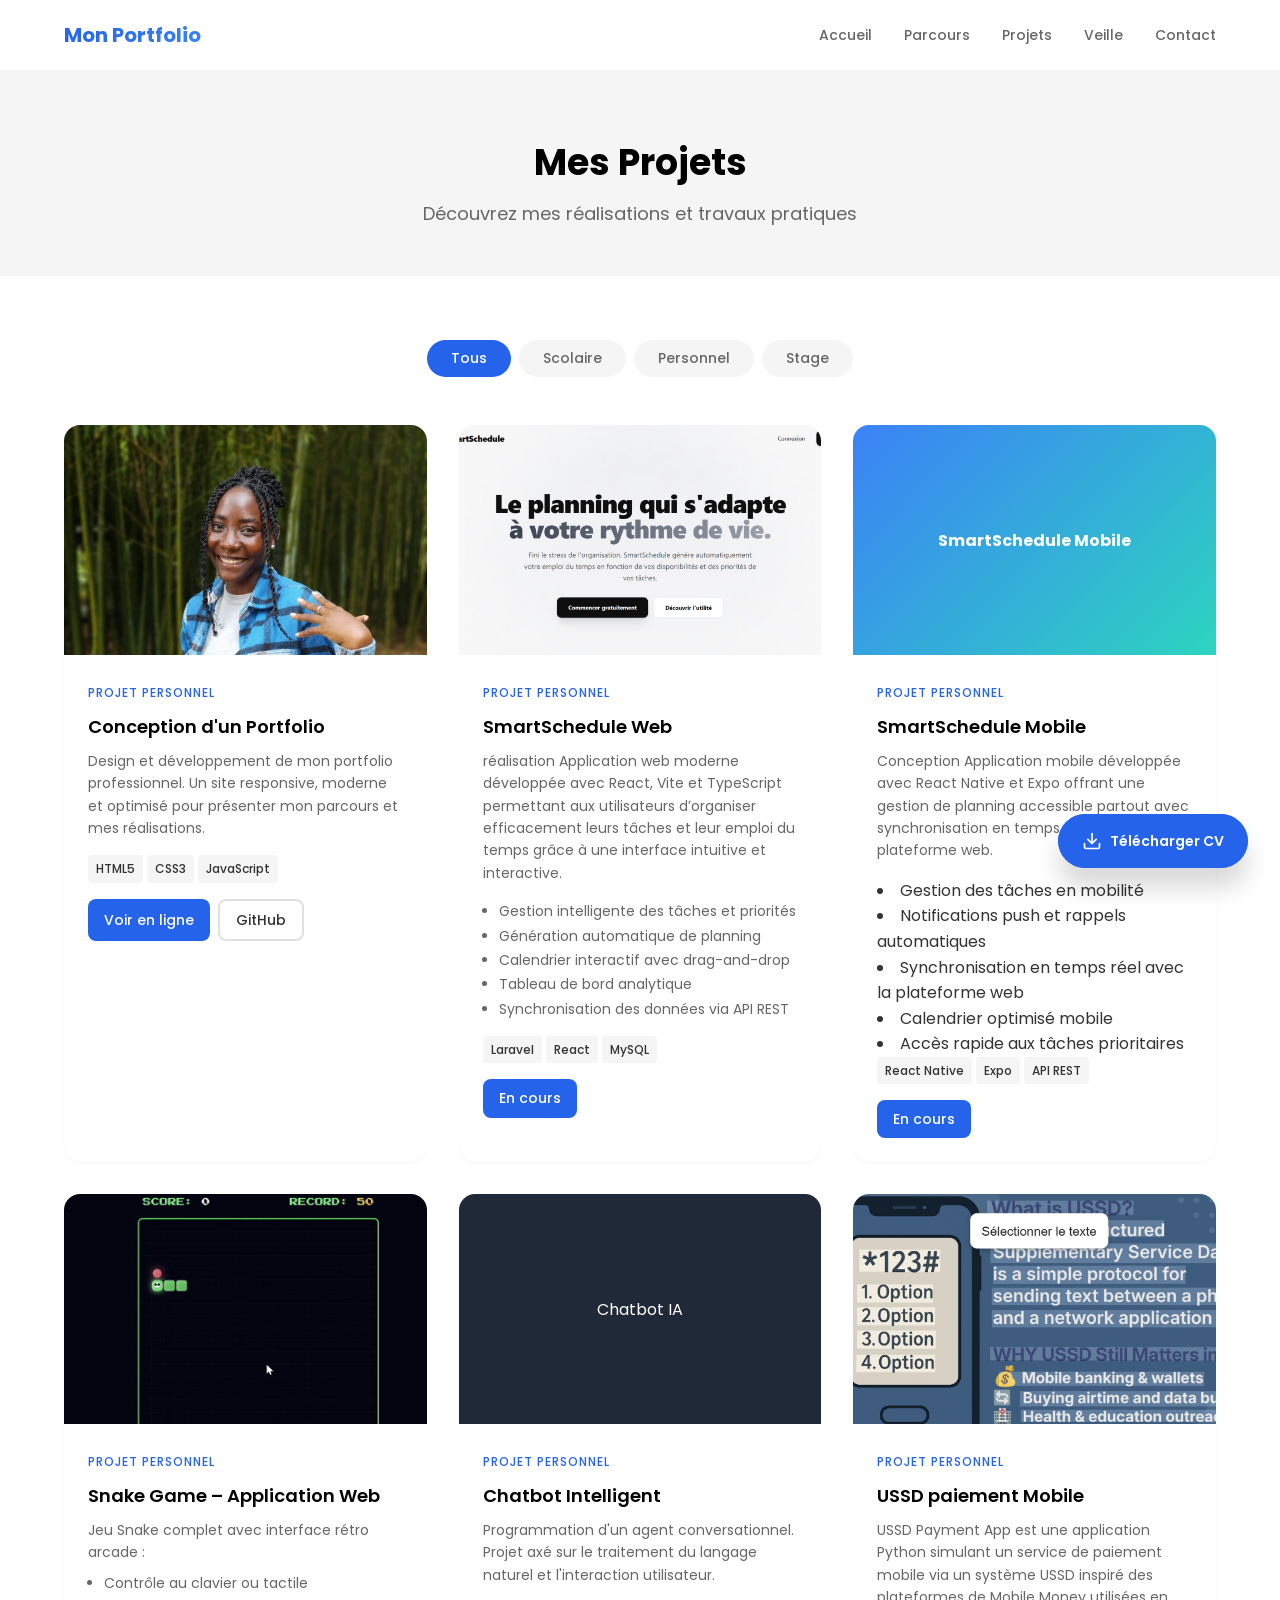
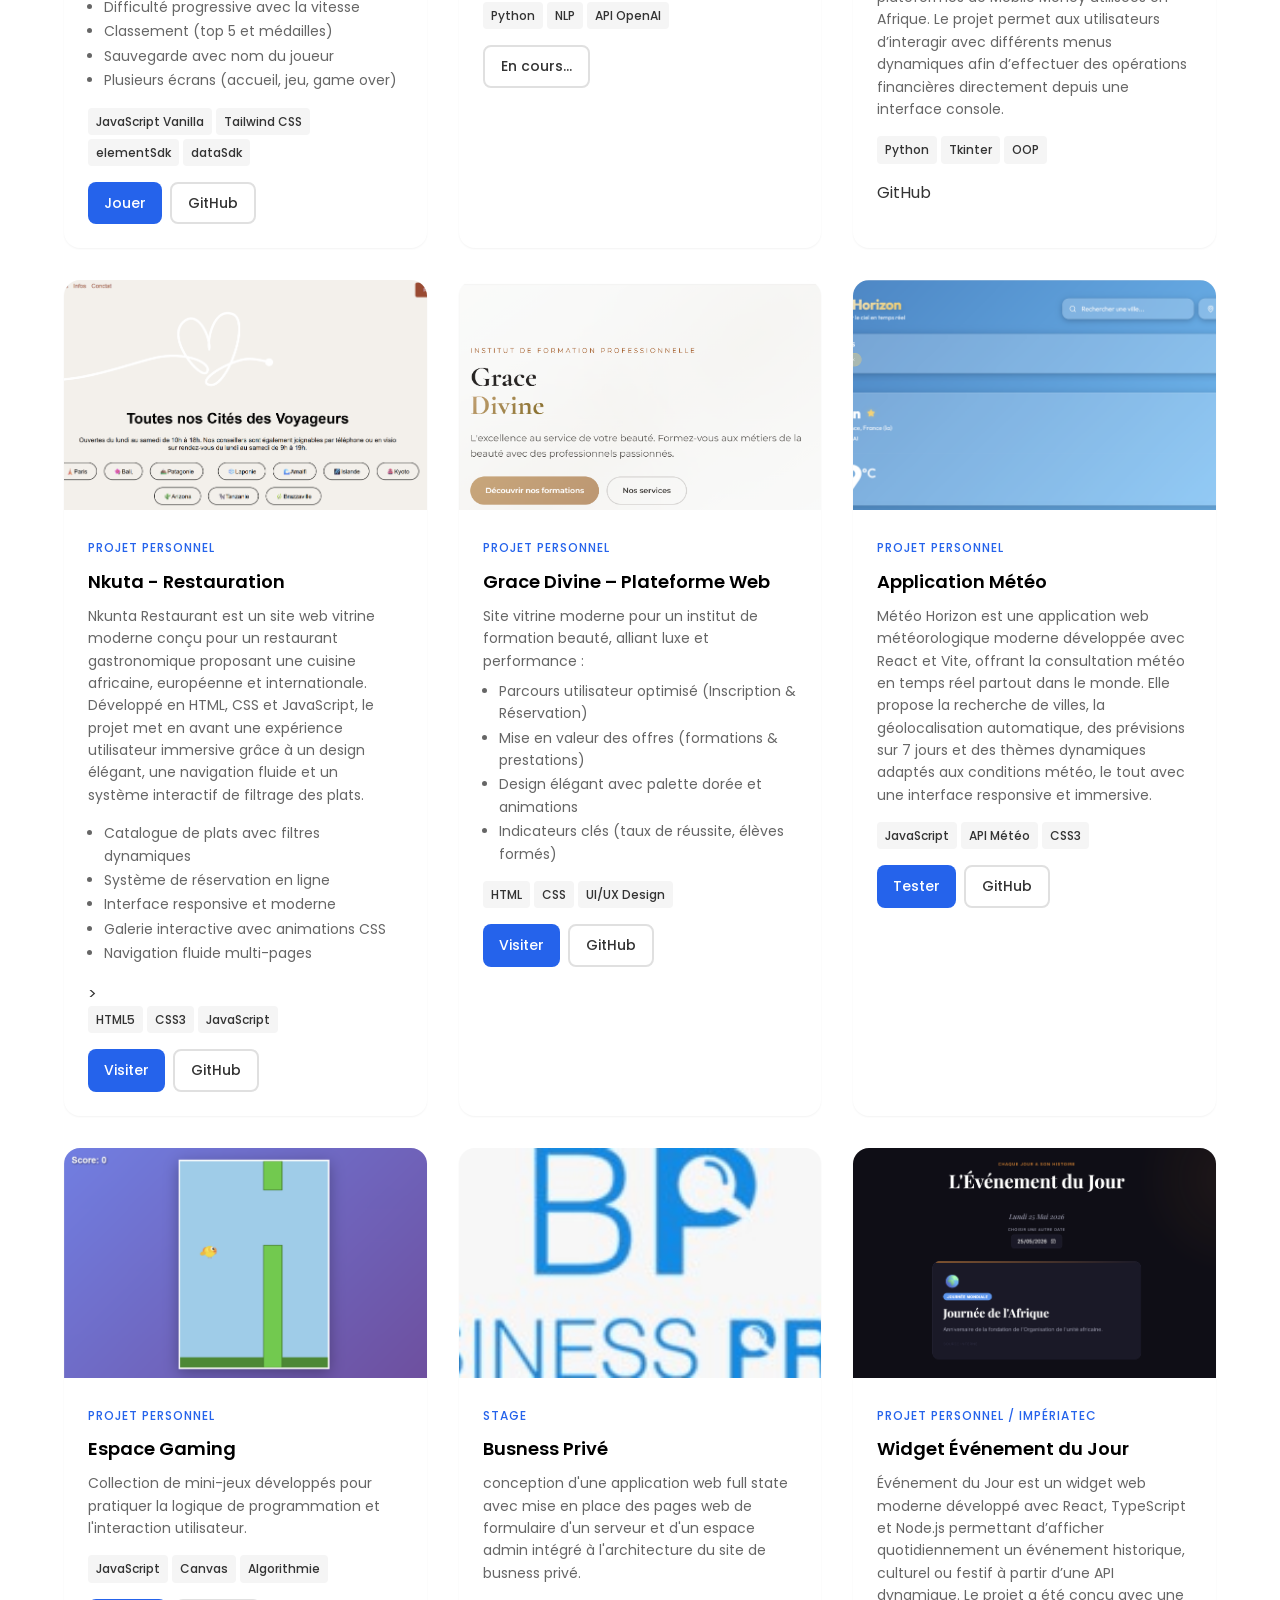
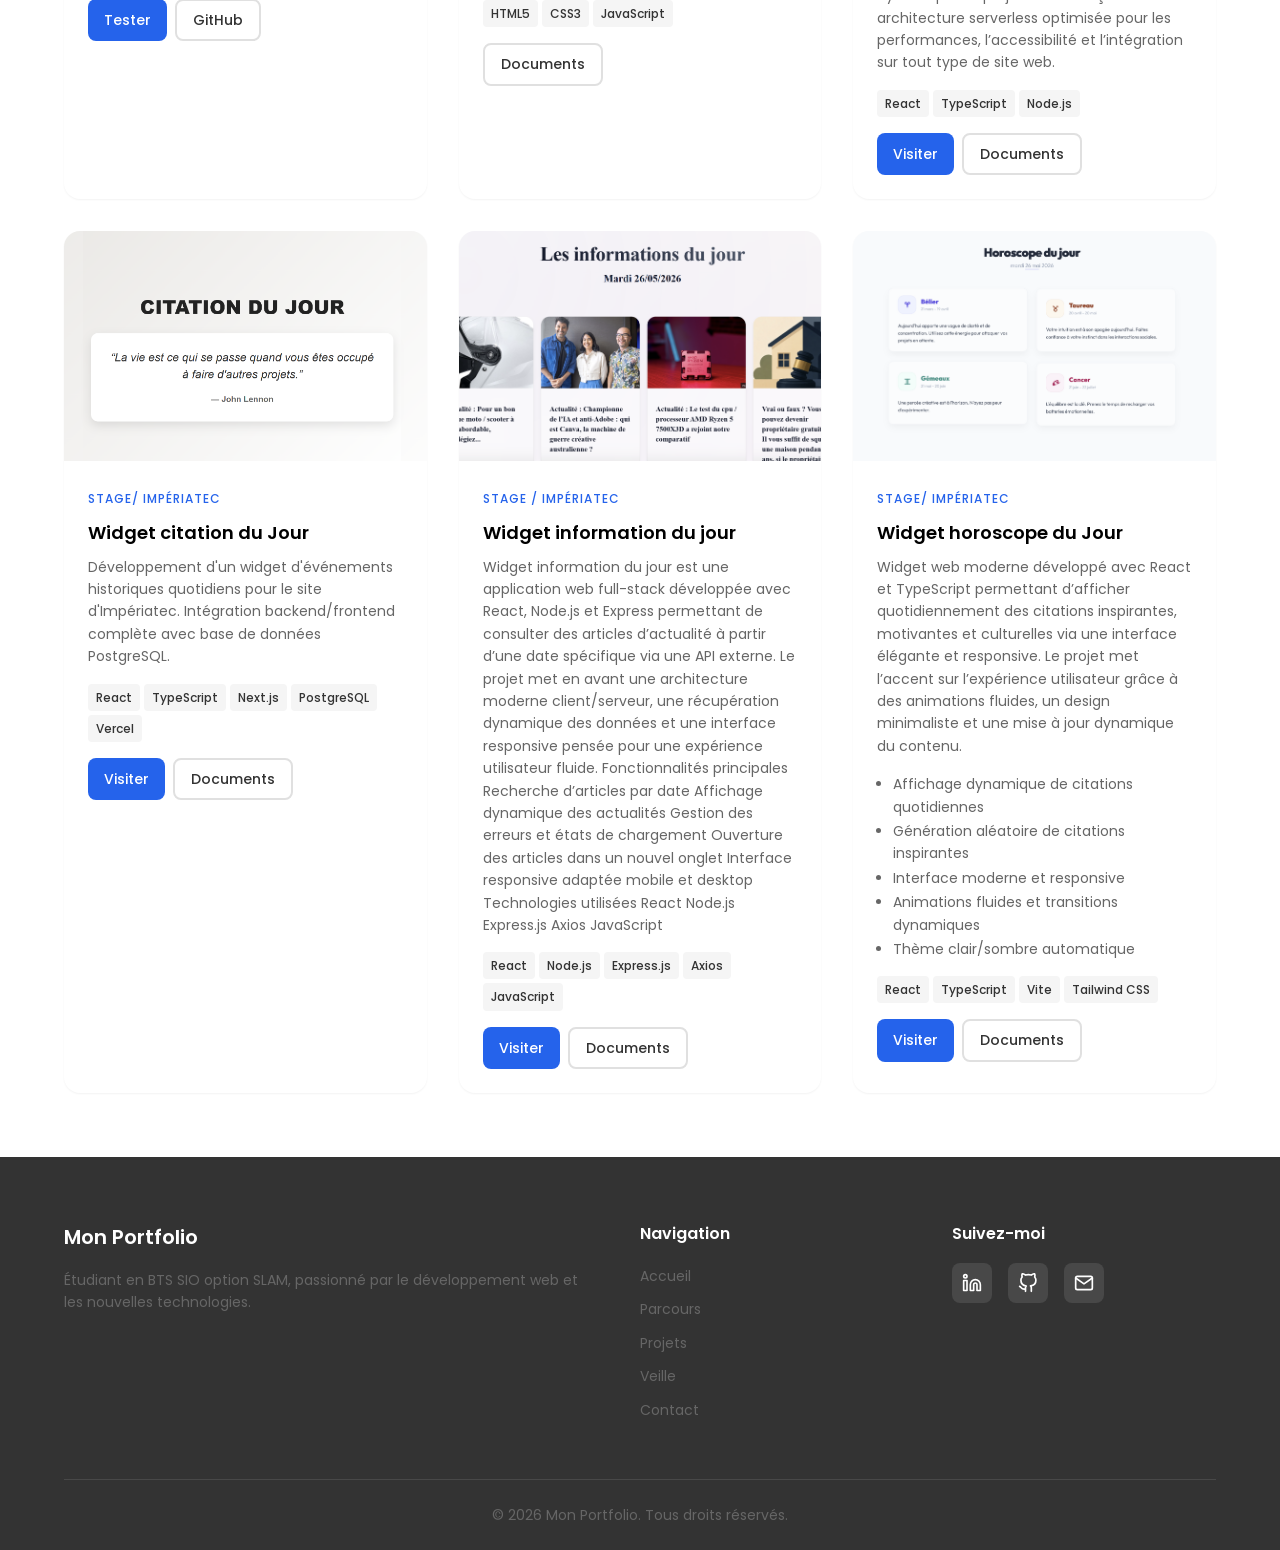
==== pages/projets.html @ 185d7c29 "Synchronisation finale" ====
<!DOCTYPE html>
<html lang="fr">

<head>
    <!-- ===== META TAGS ===== -->
    <meta charset="UTF-8">
    <meta name="viewport" content="width=device-width, initial-scale=1.0">
    <meta name="description" content="Mes projets informatiques - Portfolio BTS Informatique">
    <meta name="author" content="Votre Nom">

    <!-- ===== TITRE DE LA PAGE ===== -->
    <title>Mes Projets | Portfolio BTS Informatique</title>

    <!-- ===== GOOGLE FONTS ===== -->
    <link rel="preconnect" href="https://fonts.googleapis.com">
    <link rel="preconnect" href="https://fonts.gstatic.com" crossorigin>
    <link href="https://fonts.googleapis.com/css2?family=Poppins:wght@300;400;500;600;700&display=swap"
        rel="stylesheet">

    <!-- ===== FEUILLE DE STYLE ===== -->
    <link rel="stylesheet" href="../css/style.css">
</head>

<body>
    <!-- ========================================
         NAVIGATION
    ========================================= -->
    <nav class="navbar" id="navbar">
        <div class="nav-container">
            <a href="../index.html" class="nav-logo">
                <span class="logo-text">Mon Portfolio</span>
            </a>

            <ul class="nav-menu" id="nav-menu">
                <li class="nav-item">
                    <a href="../index.html" class="nav-link">Accueil</a>
                </li>
                <li class="nav-item">
                    <a href="parcours.html" class="nav-link">Parcours</a>
                </li>
                <li class="nav-item">
                    <a href="projets.html" class="nav-link active">Projets</a>
                </li>
                <li class="nav-item">
                    <a href="veille.html" class="nav-link">Veille</a>
                </li>
                <li class="nav-item">
                    <a href="contact.html" class="nav-link">Contact</a>
                </li>
            </ul>

            <button class="nav-toggle" id="nav-toggle" aria-label="Menu">
                <span class="hamburger"></span>
            </button>
        </div>
    </nav>

    <!-- ========================================
         EN-TÊTE DE PAGE
    ========================================= -->
    <header class="page-header">
        <div class="container">
            <h1 class="page-title">Mes Projets</h1>
            <p class="page-subtitle">Découvrez mes réalisations et travaux pratiques</p>
        </div>
    </header>

    <!-- ========================================
         SECTION PROJETS
    ========================================= -->
    <section id="projets" class="section projets">
        <div class="container">
            <!-- Filtres des projets -->
            <div class="projects-filter">
                <button class="filter-btn active" data-filter="all">Tous</button>
                <button class="filter-btn" data-filter="scolaire">Scolaire</button>
                <button class="filter-btn" data-filter="personnel">Personnel</button>
                <button class="filter-btn" data-filter="stage">Stage</button>
            </div>
            <div class="projects-grid">
                <!-- Projet 1 - Portfolio -->
                <article class="project-card" data-category="scolaire" data-animate>
                    <div class="project-image">
                        <img src="../photo/WhatsApp Image 2026-05-04 at 11.35.02.jpeg" alt="Portfolio"
                            onerror="this.style.display='none'; this.nextElementSibling.style.display='flex';">
                        <div class="project-placeholder">
                            <span>Portfolio</span>
                        </div>
                        <div class="project-overlay">
                            <a href="https://fransiay.github.io/mon-portfolio-v2/" class="project-link">Voir le site</a>
                        </div>
                    </div>
                    <div class="project-content">
                        <span class="project-category">Projet Personnel</span>
                        <h3 class="project-title">Conception d'un Portfolio</h3>
                        <p class="project-description">
                            Design et développement de mon portfolio professionnel. Un site responsive, moderne et
                            optimisé
                            pour présenter mon
                            parcours et mes réalisations.
                        </p>
                        <div class="project-tech">
                            <span class="tech-tag">HTML5</span>
                            <span class="tech-tag">CSS3</span>
                            <span class="tech-tag">JavaScript</span>
                        </div>
                        <div class="project-buttons">
                            <a href="https://fransiay.github.io/mon-portfolio-v2/"
                                class="btn btn-small btn-primary">Voir en ligne</a>
                            <a href="https://github.com/fransiay/Portfolio"
                                class="btn btn-small btn-secondary">GitHub</a>
                        </div>
                    </div>
                </article>

                <!-- Projet 2 - SmartSchedule Web -->
                <article class="project-card" data-category="personnel" data-animate>
                    <div class="project-image">

                            <img src="../photo/smart.jpeg" alt="SmartSchedule">

                        <div class="project-overlay">
                            <a href="https://neo-solution.fr/" class="project-link">Visiter le site</a>
                        </div>
                    </div>
                    <div class="project-content">
                        <span class="project-category">Projet Personnel</span>
                        <h3 class="project-title">SmartSchedule Web</h3>
                        <p class="project-description">
                            réalisation Application web moderne développée avec React, Vite et TypeScript permettant aux
                            utilisateurs d’organiser efficacement leurs tâches et leur emploi du temps grâce à une
                            interface intuitive et interactive.

                        <ul class="project-features">
                            <li>Gestion intelligente des tâches et priorités</li>
                            <li>Génération automatique de planning</li>
                            <li>Calendrier interactif avec drag-and-drop</li>
                            <li>Tableau de bord analytique</li>
                            <li>Synchronisation des données via API REST</li>
                        </ul>
                        </p>
                        <div class="project-tech">
                            <span class="tech-tag">Laravel</span>
                            <span class="tech-tag">React</span>
                            <span class="tech-tag">MySQL</span>

                        </div>
                        <div class="project-buttons">
                            <a href="#" class="btn btn-small btn-primary">En cours</a>
                        </div>
                    </div>
                </article>
                <!-- Projet 3 - SmartSchedule Mobile -->
                <article class="project-card" data-category="personnel" data-animate>
                    <div class="project-image">
                        <div class="project-placeholder" style="background: linear-gradient(135deg, #3b82f6, #2dd4bf);">
                            <span style="color: white; font-weight: bold;">SmartSchedule Mobile</span>
                        </div>
                        <div class="project-overlay">
                            <a href="#" class="project-link">Bientôt disponible</a>
                        </div>
                    </div>
                    <div class="project-content">
                        <span class="project-category">Projet Personnel</span>
                        <h3 class="project-title">SmartSchedule Mobile</h3>
                        <p class="project-description">
                            Conception Application mobile développée avec React Native et Expo offrant une gestion de
                            planning accessible partout avec synchronisation en temps réel avec la plateforme web.

                            <li>Gestion des tâches en mobilité</li>
                            <li>Notifications push et rappels automatiques</li>
                            <li>Synchronisation en temps réel avec la plateforme web</li>
                            <li>Calendrier optimisé mobile</li>
                            <li>Accès rapide aux tâches prioritaires</li>
                        </p>
                        <div class="project-tech">
                            <span class="tech-tag">React Native</span>
                            <span class="tech-tag">Expo</span>
                            <span class="tech-tag">API REST</span>
                        </div>
                        <div class="project-buttons">
                            <a href="#" class="btn btn-small btn-primary">En cours</a>
                        </div>
                    </div>
                </article>

                <!-- Projet 4 - Snake -->
                <article class="project-card" data-category="personnel" data-animate>
                    <div class="project-image">
                        <img src="../photo/snake.gif" alt="Jeu Snake">
                        <div class="project-overlay">
                            <a href="https://fransiay.github.io/snake_web/" class="project-link" target="_blank"
                                rel="noopener">Jouer</a>
                        </div>
                    </div>
                    <div class="project-content">
                        <span class="project-category">Projet Personnel</span>
                        <h3 class="project-title">Snake Game – Application Web</h3>
                        <div class="project-description">
                            <p>Jeu Snake complet avec interface rétro arcade :</p>
                            <ul class="project-features">
                                <li>Contrôle au clavier ou tactile</li>
                                <li>Difficulté progressive avec la vitesse</li>
                                <li>Classement (top 5 et médailles)</li>
                                <li>Sauvegarde avec nom du joueur</li>
                                <li>Plusieurs écrans (accueil, jeu, game over)</li>
                            </ul>
                        </div>
                        <div class="project-tech">
                            <span class="tech-tag">JavaScript Vanilla</span>
                            <span class="tech-tag">Tailwind CSS</span>
                            <span class="tech-tag">elementSdk</span>
                            <span class="tech-tag">dataSdk</span>
                        </div>
                        <div class="project-buttons">
                            <a href="https://fransiay.github.io/snake_web/" class="btn btn-small btn-primary"
                                target="_blank" rel="noopener">Jouer</a>
                            <a href="https://github.com/fransiay/snake_web" class="btn btn-small btn-secondary"
                                target="_blank" rel="noopener">GitHub</a>
                        </div>
                    </div>
                </article>
                <!-- Projet 5 - Chatbot -->
                <article class="project-card" data-category="scolaire" data-animate>
                    <div class="project-image">
                        <div class="project-placeholder" style="background: #1f2937;">
                            <span style="color: white;">Chatbot IA</span>
                        </div>
                    </div>
                    <div class="project-content">
                        <span class="project-category">Projet Personnel</span>
                        <h3 class="project-title">Chatbot Intelligent</h3>
                        <p class="project-description">
                            Programmation d'un agent conversationnel. Projet axé sur le traitement du langage naturel et
                            l'interaction
                            utilisateur.
                        </p>
                        <div class="project-tech">
                            <span class="tech-tag">Python</span>
                            <span class="tech-tag">NLP</span>
                            <span class="tech-tag">API OpenAI</span>
                        </div>
                        <div class="project-buttons">
                            <a href="#" class="btn btn-small btn-secondary">En cours...</a>
                        </div>
                    </div>
                </article>

                <!-- Projet 6 - Site de ussd -->
                <article class="project-card" data-category="scolaire" data-animate>
                    <div class="project-image">
                        <div class="project-placeholder"
                            style="background-image: url('../photo/ussd.png'); background-size: cover; background-position: center;">
                        </div>
                        <div class="project-overlay">
                            <a href="https://fransiay.github.io/site_voyage/" class="project-link">Explorer</a>
                        </div>
                    </div>
                    <div class="project-content">
                        <span class="project-category">Projet Personnel</span>
                        <h3 class="project-title">USSD paiement Mobile</h3>
                        <p class="project-description">
                            USSD Payment App est une application Python simulant un service de paiement mobile via un
                            système USSD inspiré des plateformes de Mobile Money utilisées en Afrique. Le projet permet
                            aux utilisateurs d’interagir avec différents menus dynamiques afin d’effectuer des
                            opérations financières directement depuis une interface console.
                        </p>
                        <div class="project-tech">
                            <span class="tech-tag">Python</span>
                            <span class="tech-tag">Tkinter</span>
                            <span class="tech-tag">OOP</span>
                        </div>
                        <div class="project-buttons">
                            <a href="https://fransiay.github.io/site_voyage/" <a
                                href="https://github.com/fransiay/site_voyage"
                                class=https://github.com/fransiay/ussd>GitHub</a>
                        </div>
                    </div>
                </article>

                <!-- Projet 7 - Restaurant -->
                <article class="project-card" data-category="scolaire" data-animate>
                    <div class="project-image">
                        <img src="../photo/restaurant.png" alt="Site Restaurant">
                        <div class="project-overlay">
                            <a href="https://fransiay.github.io/site_restaurant/" class="project-link">Voir le menu</a>
                        </div>
                    </div>
                    <div class="project-content">
                        <span class="project-category">Projet Personnel</span>
                        <h3 class="project-title">Nkuta - Restauration</h3>
                        <p class="project-description">
                            Nkunta Restaurant est un site web vitrine moderne conçu pour un restaurant gastronomique
                            proposant une cuisine africaine, européenne et internationale. Développé en HTML, CSS et
                            JavaScript, le projet met en avant une expérience utilisateur immersive grâce à un design
                            élégant, une navigation fluide et un système interactif de filtrage des plats.
                        <ul class="project-features">
                            <li>Catalogue de plats avec filtres dynamiques </li>
                            <li>Système de réservation en ligne</li>
                            <li>Interface responsive et moderne</li>
                            <li> Galerie interactive avec animations CSS</li>
                            <li>Navigation fluide multi-pages </li>
                        </ul>>
                        </ul>
                        </p>
                        <div class="project-tech">
                            <span class="tech-tag">HTML5</span>
                            <span class="tech-tag">CSS3</span>
                            <span class="tech-tag">JavaScript</span>
                        </div>
                        <div class="project-buttons">
                            <a href="https://fransiay.github.io/site_restaurant/"
                                class="btn btn-small btn-primary">Visiter</a>
                            <a href="https://github.com/fransiay/site_restaurant"
                                class="btn btn-small btn-secondary">GitHub</a>
                        </div>
                    </div>
                </article>

                <!-- Projet 8 - Grace Divine -->
                <article class="project-card" data-category="personnel" data-animate>
                    <div class="project-image">
                        <img src="../photo/grace_divine.png" alt="Grace Divine">
                        <div class="project-overlay">
                            <a href="https://fransiay.github.io/beauty_academie/" class="project-link">Visiter</a>
                        </div>
                    </div>
                    <div class="project-content">
                        <span class="project-category">Projet Personnel</span>
                        <h3 class="project-title">Grace Divine – Plateforme Web</h3>
                        <div class="project-description">
                            <p>Site vitrine moderne pour un institut de formation beauté, alliant luxe et performance :
                            </p>
                            <ul class="project-features">
                                <li>Parcours utilisateur optimisé (Inscription & Réservation)</li>
                                <li>Mise en valeur des offres (formations & prestations)</li>
                                <li>Design élégant avec palette dorée et animations</li>
                                <li>Indicateurs clés (taux de réussite, élèves formés)</li>
                            </ul>
                        </div>
                        <div class="project-tech">
                            <span class="tech-tag">HTML</span>
                            <span class="tech-tag">CSS</span>
                            <span class="tech-tag">UI/UX Design</span>
                        </div>
                        <div class="project-buttons">
                            <a href="https://fransiay.github.io/beauty_academie/"
                                class="btn btn-small btn-primary">Visiter</a>
                            <a href="https://github.com/fransiay/beauty_academie"
                                class="btn btn-small btn-secondary">GitHub</a>
                        </div>
                    </div>
                </article>

                <!-- Projet 9 - Météo -->
                <article class="project-card" data-category="scolaire" data-animate>
                    <div class="project-image">
                        <img src="../photo/image1.png" alt="Météo App">
                        <div class="project-placeholder" style="background: linear-gradient(135deg, #fbbf24, #f59e0b);">
                            <span style="color: white; font-weight: bold;">Météo App</span>
                        </div>
                    </div>
                    <div class="project-content">
                        <span class="project-category">Projet Personnel</span>
                        <h3 class="project-title">Application Météo</h3>
                        <p class="project-description">
                            Météo Horizon est une application web météorologique moderne développée avec React et Vite,
                            offrant la consultation météo en temps réel partout dans le monde. Elle propose la recherche
                            de villes, la géolocalisation automatique, des prévisions sur 7 jours et des thèmes
                            dynamiques adaptés aux conditions météo, le tout avec une interface responsive et immersive.
                        </p>
                        <div class="project-tech">
                            <span class="tech-tag">JavaScript</span>
                            <span class="tech-tag">API Météo</span>
                            <span class="tech-tag">CSS3</span>
                        </div>
                        <div class="project-buttons">
                            <a href="https://application-m-t-o.vercel.app"
                                class="btn btn-small btn-primary">Tester</a>
                            <a href="https://github.com/fransiay/application-m-t-o"
                                class="btn btn-small btn-secondary">GitHub</a>
                        </div>
                    </div>
                </article>
                <!-- Projet 10 - Jeux Divers -->
                <article class="project-card" data-category="personnel" data-animate>
                    <div class="project-image">
                        <img src="../photo/image2.png" alt="">
                        <div class="project-placeholder" style="background: #4b5563;">
                            <span style="color: white;">Mini Jeux</span>
                        </div>
                    </div>
                    <div class="project-content">
                        <span class="project-category">Projet Personnel</span>
                        <h3 class="project-title">Espace Gaming</h3>
                        <p class="project-description">
                            Collection de mini-jeux développés pour pratiquer la logique de programmation et
                            l'interaction
                            utilisateur.
                        </p>
                        <div class="project-tech">
                            <span class="tech-tag">JavaScript</span>
                            <span class="tech-tag">Canvas</span>
                            <span class="tech-tag">Algorithmie</span>
                        </div>
                        <div class="project-buttons">
                            <a href="https://fransiay.github.io/snake_web/" class="btn btn-small btn-primary">Tester</a>
                            <a href="https://github.com/fransiay/snake_web"
                                class="btn btn-small btn-secondary">GitHub</a>
                        </div>

                    </div>
                </article>

                <!-- Projet 11 - Busness privé -->
                <article class="project-card" data-category="scolaire" data-animate>
                    <div class="project-image">
                        <img src="../photo/WhatsApp Image 2026-05-25 at 12.07.37.jpeg" alt="busness privé">
                        <div class="project-overlay">
                            <a href="#" class="project-link">Voir le menu</a>
                        </div>
                    </div>
                    <div class="project-content">
                        <span class="project-category">stage</span>
                        <h3 class="project-title">Busness Privé</h3>
                        <p class="project-description">
                            conception d'une application web full state avec mise en place des pages web
                            de formulaire d'un serveur et d'un espace admin intégré à l'architecture du site de busness
                            privé.

                        </p>
                        <div class="project-tech">
                            <span class="tech-tag">HTML5</span>
                            <span class="tech-tag">CSS3</span>
                            <span class="tech-tag">JavaScript</span>
                        </div>
                        <div class="project-buttons">
                            <a href="https://github.com/fransiay/site_restaurant"
                                class="btn btn-small btn-secondary">Documents</a>
                        </div>
                    </div>
                </article>

                <!-- Projet 12 - Widget Impériatec -->
                <article class="project-card" data-category="stage" data-animate>
                    <div class="project-image">
                        <img src="../photo/evenent.png" alt="Widget Event du Jour">
                        <div class="project-overlay">
                            <a href="https://project-nu-three-51.vercel.app/" class="project-link">Voir le widget</a>
                        </div>
                    </div>
                    <div class="project-content">
                        <span class="project-category">Projet Personnel / Impériatec</span>
                        <h3 class="project-title">Widget Événement du Jour</h3>
                        <p class="project-description">
                            Événement du Jour est un widget web moderne développé avec React, TypeScript et Node.js
                            permettant d’afficher quotidiennement un événement historique, culturel ou festif à partir
                            d’une API dynamique. Le projet a été conçu avec une architecture serverless optimisée pour
                            les performances, l’accessibilité et l’intégration sur tout type de site web.
                        </p>
                        <div class="project-tech">
                            <span class="tech-tag">React</span>
                            <span class="tech-tag">TypeScript</span>
                            <span class="tech-tag">Node.js</span>
                        </div>
                        <div class="project-buttons">
                            <a href="https://project-one-beta-10.vercel.app/"
                                class="btn btn-small btn-primary">Visiter</a>
                            <a href="https://drive.google.com/drive/folders/1E2iuLq7dQ641Rf2YdjZXtKUozOklC_xn?usp=sharing"
                                class="btn btn-small btn-secondary">Documents</a>
                        </div>
                    </div>
                </article>
                <!-- widget citation  -->

                <article class="project-card" data-category="stage" data-animate>
                    <div class="project-image">
                        <img src="../photo/citation.png" alt="Widget citation">
                        <div class="project-overlay">
                            <a href="https://mon-projet-umber.vercel.app/" class="project-link">Voir le widget</a>
                        </div>
                    </div>
                    <div class="project-content">
                        <span class="project-category">Stage/ Impériatec</span>
                        <h3 class="project-title">Widget citation du Jour</h3>
                        <p class="project-description">
                            Développement d'un widget d'événements historiques quotidiens pour le site d'Impériatec.
                            Intégration backend/frontend complète avec base de données PostgreSQL.
                        </p>
                        <div class="project-tech">
                            <span class="tech-tag">React</span>
                            <span class="tech-tag">TypeScript</span>
                            <span class="tech-tag">Next.js</span>
                            <span class="tech-tag">PostgreSQL</span>
                            <span class="tech-tag">Vercel</span>
                        </div>
                        <div class="project-buttons">
                            <a href="https://mon-projet-umber.vercel.app/" class="btn btn-small btn-primary">Visiter</a>
                            <a href="https://drive.google.com/drive/folders/18CRBCrN6WChasCMjNyNlsbmpUI_7PLhv?usp=sharing"
                                class="btn btn-small btn-secondary">Documents</a>
                        </div>
                    </div>
                </article>

                <!-- information -->
                <article class="project-card" data-category="stage" data-animate>
                    <div class="project-image">
                        <img src="../photo/image copy.png" alt="Widget USSD Paiement Mobile">
                        <div class="project-overlay">
                            <a href="https://apitube-date.vercel.app/" class="project-link">Voir le widget</a>
                        </div>
                    </div>
                    <div class="project-content">
                        <span class="project-category">Stage / Impériatec</span>
                        <h3 class="project-title">Widget information du jour</h3>
                        <p class="project-description">
                            Widget information du jour est une application web full-stack développée avec React, Node.js et Express permettant de consulter des articles d’actualité à partir d’une date spécifique via une API externe. Le projet met en avant une architecture moderne client/serveur, une récupération dynamique des données et une interface responsive pensée pour une expérience utilisateur fluide.

                            Fonctionnalités principales
                            Recherche d’articles par date
                            Affichage dynamique des actualités
                            Gestion des erreurs et états de chargement
                            Ouverture des articles dans un nouvel onglet
                            Interface responsive adaptée mobile et desktop

                            Technologies utilisées
                            React
                            Node.js
                            Express.js
                            Axios
                            JavaScript
                        </p>
                        <div class="project-tech">
                            <span class="tech-tag">React</span>
                            <span class="tech-tag">Node.js</span>
                            <span class="tech-tag">Express.js</span>
                            <span class="tech-tag">Axios</span>
                            <span class="tech-tag">JavaScript</span>
                        </div>
                        <div class="project-buttons">
                            <a href="https://apitube-date.vercel.app/" class="btn btn-small btn-primary">Visiter</a>
                            <a href="https://drive.google.com/drive/u/0/folders/18AIXgohWQRfpLIlRVWo3bXkv7jjnNg0T?hl=fr"
                                class="btn btn-small btn-secondary">Documents</a>
                        </div>
                    </div>
                </article>
                <!-- horoscope -->
                <article class="project-card" data-category="stage" data-animate>
                    <div class="project-image">
                        <img src="../photo/image copy 2.png" alt="horoscope">
                        <div class="project-overlay">
                            <a href="https://daily-horoscope-widget-dkafpif2l-m6351694-6708s-projects.vercel.app/"
                                class="project-link">Voir le widget</a>
                        </div>
                    </div>
                    <div class="project-content">
                        <span class="project-category">stage/ Impériatec</span>
                        <h3 class="project-title">Widget horoscope du Jour</h3>
                        <p class="project-description">
                            Widget web moderne développé avec React et TypeScript permettant d’afficher quotidiennement
                            des citations inspirantes, motivantes et culturelles via une interface élégante et responsive.
                            Le projet met l’accent sur l’expérience utilisateur grâce à des animations fluides, un design
                            minimaliste et une mise à jour dynamique du contenu.
                        </p>
                        <ul class="project-features">
                            <li>Affichage dynamique de citations quotidiennes</li>
                            <li>Génération aléatoire de citations inspirantes</li>
                            <li>Interface moderne et responsive</li>
                            <li>Animations fluides et transitions dynamiques</li>
                            <li>Thème clair/sombre automatique</li>
                        </ul>
                        <div class="project-tech">
                            <span class="tech-tag">React</span>
                            <span class="tech-tag">TypeScript</span>
                            <span class="tech-tag">Vite</span>
                            <span class="tech-tag">Tailwind CSS</span>
                        </div>
                        <div class="project-buttons">
                            <a href="https://horoscope-app-rho.vercel.app"
                                class="btn btn-small btn-primary">Visiter</a>
                            <a href="https://drive.google.com/drive/folders/1E2iuLq7dQ641Rf2YdjZXtKUozOklC_xn?usp=sharing"
                                class="btn btn-small btn-secondary">Documents</a>
                        </div>
                    </div>
                </article>
            </div>
        </div>
    </section>

    <!-- ========================================
         FOOTER
    ========================================= -->
    <footer class="footer">
        <div class="container">
            <div class="footer-content">
                <div class="footer-info">
                    <h3 class="footer-title">Mon Portfolio</h3>
                    <p class="footer-description">
                        Étudiant en BTS SIO option SLAM, passionné par le développement web
                        et les nouvelles technologies.
                    </p>
                </div>

                <div class="footer-nav">
                    <h4 class="footer-nav-title">Navigation</h4>
                    <ul class="footer-links">
                        <li><a href="../index.html">Accueil</a></li>
                        <li><a href="parcours.html">Parcours</a></li>
                        <li><a href="projets.html">Projets</a></li>
                        <li><a href="veille.html">Veille</a></li>
                        <li><a href="contact.html">Contact</a></li>
                    </ul>
                </div>

                <div class="footer-social">
                    <h4 class="footer-nav-title">Suivez-moi</h4>
                    <div class="social-links">
                        <a href="#" class="social-link" target="_blank" rel="noopener" aria-label="LinkedIn">
                            <svg xmlns="http://www.w3.org/2000/svg" width="20" height="20" viewBox="0 0 24 24"
                                fill="none" stroke="currentColor" stroke-width="2" stroke-linecap="round"
                                stroke-linejoin="round">
                                <path
                                    d="M16 8a6 6 0 0 1 6 6v7h-4v-7a2 2 0 0 0-2-2 2 2 0 0 0-2 2v7h-4v-7a6 6 0 0 1 6-6z" />
                                <rect x="2" y="9" width="4" height="12" />
                                <circle cx="4" cy="4" r="2" />
                            </svg>
                        </a>
                        <a href="#" class="social-link" target="_blank" rel="noopener" aria-label="GitHub">
                            <svg xmlns="http://www.w3.org/2000/svg" width="20" height="20" viewBox="0 0 24 24"
                                fill="none" stroke="currentColor" stroke-width="2" stroke-linecap="round"
                                stroke-linejoin="round">
                                <path
                                    d="M9 19c-5 1.5-5-2.5-7-3m14 6v-3.87a3.37 3.37 0 0 0-.94-2.61c3.14-.35 6.44-1.54 6.44-7A5.44 5.44 0 0 0 20 4.77 5.07 5.07 0 0 0 19.91 1S18.73.65 16 2.48a13.38 13.38 0 0 0-7 0C6.27.65 5.09 1 5.09 1A5.07 5.07 0 0 0 5 4.77a5.44 5.44 0 0 0-1.5 3.78c0 5.42 3.3 6.61 6.44 7A3.37 3.37 0 0 0 9 18.13V22" />
                            </svg>
                        </a>
                        <a href="mailto:siangsfransia@gmail.com" class="social-link" aria-label="Email">
                            <svg xmlns="http://www.w3.org/2000/svg" width="20" height="20" viewBox="0 0 24 24"
                                fill="none" stroke="currentColor" stroke-width="2" stroke-linecap="round"
                                stroke-linejoin="round">
                                <path d="M4 4h16c1.1 0 2 .9 2 2v12c0 1.1-.9 2-2 2H4c-1.1 0-2-.9-2-2V6c0-1.1.9-2 2-2z" />
                                <polyline points="22,6 12,13 2,6" />
                            </svg>
                        </a>
                    </div>
                </div>
            </div>

            <div class="footer-bottom">
                <p>&copy; 2026 Mon Portfolio. Tous droits réservés.</p>
            </div>
        </div>
    </footer>

    <!-- ========================================
         BOUTON FLOTTANT CV
    ========================================= -->
    <a href="../documents/cv.pdf" class="cv-floating-btn" download="CV_Fransia_Siangany.pdf"
        aria-label="Télécharger mon CV">
        <svg xmlns="http://www.w3.org/2000/svg" width="20" height="20" viewBox="0 0 24 24" fill="none"
            stroke="currentColor" stroke-width="2" stroke-linecap="round" stroke-linejoin="round">
            <path d="M21 15v4a2 2 0 0 1-2 2H5a2 2 0 0 1-2-2v-4" />
            <polyline points="7 10 12 15 17 10" />
            <line x1="12" y1="15" x2="12" y2="3" />
        </svg>
        <span>Télécharger CV</span>
    </a>

    <!-- ===== SCRIPT JAVASCRIPT ===== -->
    <script src="../js/script.js"></script>
</body>

</html>
---- css/style.css ----
:root {
    /* --- Couleurs principales --- */
    --color-white: #ffffff;
    /* Fond principal */
    --color-black: #000000;
    /* Texte titre */
    --color-gray-light: #f5f5f5;
    /* Fond secondaire */
    --color-gray-dark: #333333;
    /* Texte principal */
    --color-gray-medium: #666666;
    /* Texte secondaire */
    --color-gray-border: #e0e0e0;
    /* Bordures */

    /* --- Couleur d'accent - Bleu professionnel --- */
    --color-accent: #2563eb;
    /* Bleu principal */
    --color-accent-light: #3b82f6;
    /* Bleu clair pour hover */
    --color-accent-dark: #1d4ed8;
    /* Bleu foncé pour états actifs */
    --color-accent-muted: #dbeafe;
    /* Bleu très clair pour backgrounds */

    /* --- Typographie --- */
    --font-family: 'Poppins', -apple-system, BlinkMacSystemFont, 'Segoe UI', Roboto, sans-serif;

    /* --- Tailles de police (échelle modulaire) --- */
    --font-size-xs: 0.75rem;
    /* 12px - Très petit */
    --font-size-sm: 0.875rem;
    /* 14px - Petit */
    --font-size-base: 1rem;
    /* 16px - Base */
    --font-size-lg: 1.125rem;
    /* 18px - Grand */
    --font-size-xl: 1.25rem;
    /* 20px - Très grand */
    --font-size-2xl: 1.5rem;
    /* 24px - Titre 4 */
    --font-size-3xl: 1.875rem;
    /* 30px - Titre 3 */
    --font-size-4xl: 2.25rem;
    /* 36px - Titre 2 */
    --font-size-5xl: 3rem;
    /* 48px - Titre 1 */

    /* --- Espacements (système cohérent) --- */
    --spacing-xs: 0.25rem;
    /* 4px */
    --spacing-sm: 0.5rem;
    /* 8px */
    --spacing-md: 1rem;
    /* 16px */
    --spacing-lg: 1.5rem;
    /* 24px */
    --spacing-xl: 2rem;
    /* 32px */
    --spacing-2xl: 3rem;
    /* 48px */
    --spacing-3xl: 4rem;
    /* 64px */

    /* --- Bordures et arrondis --- */
    --border-radius-sm: 0.25rem;
    /* 4px */
    --border-radius-md: 0.5rem;
    /* 8px */
    --border-radius-lg: 1rem;
    /* 16px */
    --border-radius-full: 9999px;
    /* Cercle parfait */

    /* --- Ombres (profondeur visuelle) --- */
    --shadow-sm: 0 1px 2px rgba(0, 0, 0, 0.05);
    --shadow-md: 0 4px 6px rgba(0, 0, 0, 0.07);
    --shadow-lg: 0 10px 15px rgba(0, 0, 0, 0.1);
    --shadow-xl: 0 20px 25px rgba(0, 0, 0, 0.15);

    /* --- Transitions (animations fluides) --- */
    --transition-fast: 150ms ease;
    --transition-base: 300ms ease;
    --transition-slow: 500ms ease;

    /* --- Dimensions fixes --- */
    --max-width: 1200px;
    /* Largeur max du contenu */
    --navbar-height: 70px;
    /* Hauteur de la barre de navigation */
}

/* ================================================
   2. RESET ET STYLES DE BASE
   ================================================
   Normalise le comportement entre navigateurs
   Définit les styles par défaut
*/

/* Reset box-sizing - Inclut padding et border dans la largeur */
*,
*::before,
*::after {
    box-sizing: border-box;
    margin: 0;
    padding: 0;
}

/* Configuration de base du HTML */
html {
    scroll-behavior: smooth;
    /* Scroll fluide natif */
    font-size: 16px;
    /* Base pour les rem */
}

/* Configuration de base du body */
body {
    font-family: var(--font-family);
    font-size: var(--font-size-base);
    line-height: 1.6;
    /* Espacement des lignes optimal */
    color: var(--color-gray-dark);
    background-color: var(--color-white);
    overflow-x: hidden;
    /* Évite le scroll horizontal */
}

/* Images responsives par défaut */
img {
    max-width: 100%;
    height: auto;
    display: block;
}

/* Reset des liens */
a {
    text-decoration: none;
    color: inherit;
    transition: color var(--transition-fast);
}

/* Reset des listes */
ul {
    list-style: none;
}

/* Reset des boutons */
button {
    font-family: inherit;
    cursor: pointer;
    border: none;
    background: none;
}

/* ================================================
   3. UTILITAIRES
   ================================================
   Classes réutilisables pour la mise en page
*/

/* Conteneur principal - Centre et limite le contenu */
.container {
    width: 100%;
    max-width: var(--max-width);
    margin: 0 auto;
    padding: 0 var(--spacing-lg);
}

/* Section générique avec espacement vertical */
.section {
    padding: var(--spacing-3xl) 0;
}

/* En-tête de section centré */
.section-header {
    text-align: center;
    margin-bottom: var(--spacing-3xl);
}

/* Titre de section */
.section-title {
    font-size: var(--font-size-4xl);
    font-weight: 700;
    color: var(--color-black);
    margin-bottom: var(--spacing-sm);
}

/* Sous-titre de section */
.section-subtitle {
    font-size: var(--font-size-lg);
    color: var(--color-gray-medium);
}

/* ================================================
   4. BOUTONS
   ================================================
   Styles pour tous les types de boutons
*/

/* Style de base commun à tous les boutons */
.btn {
    display: inline-flex;
    align-items: center;
    justify-content: center;
    gap: var(--spacing-sm);
    padding: var(--spacing-md) var(--spacing-xl);
    font-size: var(--font-size-base);
    font-weight: 500;
    border-radius: var(--border-radius-md);
    transition: all var(--transition-base);
    cursor: pointer;
}

/* Bouton primaire - Action principale */
.btn-primary {
    background-color: var(--color-accent);
    color: var(--color-white);
}

.btn-primary:hover {
    background-color: var(--color-accent-dark);
    transform: translateY(-2px);
    /* Effet de lévitation */
    box-shadow: var(--shadow-md);
}

/* Bouton secondaire - Action secondaire */
.btn-secondary {
    background-color: transparent;
    color: var(--color-gray-dark);
    border: 2px solid var(--color-gray-border);
}

.btn-secondary:hover {
    border-color: var(--color-accent);
    color: var(--color-accent);
}

/* Bouton de petite taille */
.btn-small {
    padding: var(--spacing-sm) var(--spacing-md);
    font-size: var(--font-size-sm);
}

/* Bouton pleine largeur */
.btn-submit {
    width: 100%;
    padding: var(--spacing-md) var(--spacing-xl);
}

/* ================================================
   5. NAVIGATION
   ================================================
   Barre de navigation fixe en haut
*/

/* Container de la navbar */
.navbar {
    position: fixed;
    top: 0;
    left: 0;
    right: 0;
    height: var(--navbar-height);
    background-color: var(--color-white);
    z-index: 1000;
    /* Au-dessus de tout */
    transition: box-shadow var(--transition-base);
}

/* Ombre ajoutée au scroll */
.navbar.scrolled {
    box-shadow: var(--shadow-md);
}

/* Conteneur interne de la nav */
.nav-container {
    display: flex;
    align-items: center;
    justify-content: space-between;
    height: 100%;
    max-width: var(--max-width);
    margin: 0 auto;
    padding: 0 var(--spacing-lg);
}

/* Logo du site */
.nav-logo {
    font-size: var(--font-size-xl);
    font-weight: 700;
    color: var(--color-black);
}

/* Texte du logo avec dégradé */
.logo-text {
    background: linear-gradient(135deg, var(--color-accent), var(--color-accent-light));
    -webkit-background-clip: text;
    -webkit-text-fill-color: transparent;
    background-clip: text;
}

/* Menu de navigation horizontal */
.nav-menu {
    display: flex;
    gap: var(--spacing-xl);
}

/* Liens de navigation */
.nav-link {
    font-size: var(--font-size-sm);
    font-weight: 500;
    color: var(--color-gray-medium);
    position: relative;
    padding: var(--spacing-xs) 0;
}

/* Indicateur animé sous le lien */
.nav-link::after {
    content: '';
    position: absolute;
    bottom: 0;
    left: 0;
    width: 0;
    height: 2px;
    background-color: var(--color-accent);
    transition: width var(--transition-base);
}

/* État hover et actif */
.nav-link:hover,
.nav-link.active {
    color: var(--color-accent);
}

.nav-link:hover::after,
.nav-link.active::after {
    width: 100%;
}

/* Bouton hamburger (masqué par défaut sur desktop) */
.nav-toggle {
    display: none;
    flex-direction: column;
    justify-content: center;
    width: 30px;
    height: 30px;
    cursor: pointer;
}

/* Ligne centrale du hamburger */
.hamburger {
    position: relative;
    width: 100%;
    height: 2px;
    background-color: var(--color-gray-dark);
    transition: var(--transition-base);
}

/* Lignes supérieure et inférieure */
.hamburger::before,
.hamburger::after {
    content: '';
    position: absolute;
    width: 100%;
    height: 2px;
    background-color: var(--color-gray-dark);
    transition: var(--transition-base);
}

.hamburger::before {
    top: -8px;
}

.hamburger::after {
    top: 8px;
}

/* Animation du hamburger en X quand menu ouvert */
.nav-toggle.active .hamburger {
    background-color: transparent;
}

.nav-toggle.active .hamburger::before {
    top: 0;
    transform: rotate(45deg);
}

.nav-toggle.active .hamburger::after {
    top: 0;
    transform: rotate(-45deg);
}

/* ================================================
   6. HERO SECTION (Page d'accueil)
   ================================================
   Grande section d'introduction
*/

.hero {
    min-height: 100vh;
    display: flex;
    flex-direction: column;
    justify-content: center;
    align-items: center;
    padding-top: var(--navbar-height);
    background-color: var(--color-gray-light);
    position: relative;
}

.hero-container {
    display: flex;
    flex-direction: column;
    align-items: center;
    text-align: center;
    gap: var(--spacing-xl);
    padding: var(--spacing-xl);
}

/* Photo de profil */
.hero-image {
    animation: fadeInDown 0.8s ease;
}

.profile-picture {
    width: 180px;
    height: 180px;
    border-radius: var(--border-radius-full);
    overflow: hidden;
    border: 4px solid var(--color-white);
    box-shadow: var(--shadow-lg);
}

/* Image de profil réelle */
.profile-img {
    width: 100%;
    height: 100%;
    object-fit: cover;
}

/* Placeholder si pas d'image */
.profile-placeholder {
    width: 100%;
    height: 100%;
    background: linear-gradient(135deg, var(--color-accent), var(--color-accent-light));
    display: none;
    align-items: center;
    justify-content: center;
    color: var(--color-white);
    font-weight: 500;
}

/* Contenu textuel du hero */
.hero-content {
    max-width: 600px;
    animation: fadeInUp 0.8s ease 0.2s backwards;
}

.hero-title {
    margin-bottom: var(--spacing-md);
}

.greeting {
    display: block;
    font-size: var(--font-size-lg);
    font-weight: 400;
    color: var(--color-gray-medium);
    margin-bottom: var(--spacing-xs);
}

.name {
    display: block;
    font-size: var(--font-size-5xl);
    font-weight: 700;
    color: var(--color-black);
}

.hero-subtitle {
    font-size: var(--font-size-xl);
    font-weight: 500;
    color: var(--color-accent);
    margin-bottom: var(--spacing-md);
}

.hero-description {
    font-size: var(--font-size-base);
    color: var(--color-gray-medium);
    line-height: 1.8;
    margin-bottom: var(--spacing-xl);
}

.hero-buttons {
    display: flex;
    flex-wrap: wrap;
    gap: var(--spacing-md);
    justify-content: center;
}

/* Indicateur de scroll animé */
.scroll-indicator {
    position: absolute;
    bottom: var(--spacing-xl);
    left: 50%;
    transform: translateX(-50%);
    animation: bounce 2s infinite;
}

.scroll-arrow {
    display: block;
    width: 24px;
    height: 24px;
    border-right: 2px solid var(--color-gray-medium);
    border-bottom: 2px solid var(--color-gray-medium);
    transform: rotate(45deg);
}

/* ================================================
   7. SECTION PRÉSENTATION
   ================================================
   Cartes de compétences sur l'accueil
*/

.presentation {
    background-color: var(--color-white);
}

/* Grille des cartes de compétences */
.skills-preview {
    display: grid;
    grid-template-columns: repeat(auto-fit, minmax(280px, 1fr));
    gap: var(--spacing-xl);
}

/* Carte individuelle */
.skill-card {
    background-color: var(--color-gray-light);
    padding: var(--spacing-xl);
    border-radius: var(--border-radius-lg);
    text-align: center;
    transition: all var(--transition-base);
    opacity: 0;
    transform: translateY(30px);
}

.skill-card.visible {
    opacity: 1;
    transform: translateY(0);
}

.skill-card:hover {
    transform: translateY(-5px);
    box-shadow: var(--shadow-lg);
}

/* Icône de la carte */
.skill-icon {
    width: 70px;
    height: 70px;
    background-color: var(--color-accent);
    border-radius: var(--border-radius-full);
    display: flex;
    align-items: center;
    justify-content: center;
    margin: 0 auto var(--spacing-lg);
    color: var(--color-white);
}

.skill-card h3 {
    font-size: var(--font-size-lg);
    font-weight: 600;
    color: var(--color-black);
    margin-bottom: var(--spacing-sm);
}

.skill-card p {
    font-size: var(--font-size-sm);
    color: var(--color-gray-medium);
    line-height: 1.6;
}

/* ================================================
   8. SECTION PARCOURS (Timeline)
   ================================================
*/

.parcours {
    background-color: var(--color-white);
}

/* Container de la timeline */
.timeline {
    position: relative;
    max-width: 800px;
    margin: 0 auto;
}

/* Ligne verticale centrale */
.timeline::before {
    content: '';
    position: absolute;
    top: 0;
    left: 50%;
    transform: translateX(-50%);
    width: 2px;
    height: 100%;
    background-color: var(--color-gray-border);
}

/* Élément de la timeline */
.timeline-item {
    display: flex;
    justify-content: flex-end;
    padding-right: 50%;
    position: relative;
    margin-bottom: var(--spacing-2xl);
    opacity: 0;
    transform: translateX(-30px);
    transition: all var(--transition-slow);
}

/* Animation quand visible */
.timeline-item.visible {
    opacity: 1;
    transform: translateX(0);
}

/* Alternance gauche/droite */
.timeline-item:nth-child(even) {
    justify-content: flex-start;
    padding-right: 0;
    padding-left: 50%;
    transform: translateX(30px);
}

.timeline-item:nth-child(even).visible {
    transform: translateX(0);
}

/* Icône centrale */
.timeline-icon {
    position: absolute;
    left: 50%;
    transform: translateX(-50%);
    width: 50px;
    height: 50px;
    background-color: var(--color-accent);
    border-radius: var(--border-radius-full);
    display: flex;
    align-items: center;
    justify-content: center;
    color: var(--color-white);
    z-index: 1;
    box-shadow: var(--shadow-md);
}

/* Contenu de la timeline */
.timeline-content {
    background-color: var(--color-gray-light);
    padding: var(--spacing-lg);
    border-radius: var(--border-radius-lg);
    max-width: 350px;
    margin: 0 var(--spacing-xl);
    position: relative;
}

/* Flèche pointant vers l'icône */
.timeline-content::before {
    content: '';
    position: absolute;
    top: 20px;
    width: 0;
    height: 0;
    border: 10px solid transparent;
}

.timeline-item:nth-child(odd) .timeline-content::before {
    right: -20px;
    border-left-color: var(--color-gray-light);
}

.timeline-item:nth-child(even) .timeline-content::before {
    left: -20px;
    border-right-color: var(--color-gray-light);
}

/* Éléments de texte de la timeline */
.timeline-date {
    display: inline-block;
    font-size: var(--font-size-sm);
    font-weight: 500;
    color: var(--color-accent);
    margin-bottom: var(--spacing-sm);
}

.timeline-title {
    font-size: var(--font-size-lg);
    font-weight: 600;
    color: var(--color-black);
    margin-bottom: var(--spacing-xs);
}

.timeline-school {
    font-size: var(--font-size-sm);
    color: var(--color-gray-medium);
    margin-bottom: var(--spacing-sm);
}

.timeline-description {
    font-size: var(--font-size-sm);
    color: var(--color-gray-dark);
    margin-bottom: var(--spacing-md);
}

/* Tags de compétences */
.timeline-skills {
    display: flex;
    flex-wrap: wrap;
    gap: var(--spacing-xs);
}

.timeline-skills li {
    font-size: var(--font-size-xs);
    background-color: var(--color-white);
    color: var(--color-accent);
    padding: var(--spacing-xs) var(--spacing-sm);
    border-radius: var(--border-radius-full);
    border: 1px solid var(--color-accent);
}

/* ================================================
   9. SECTION COMPÉTENCES
   ================================================
*/

.competences {
    background-color: var(--color-gray-light);
}

.competences-grid {
    display: grid;
    grid-template-columns: 1fr;
    gap: var(--spacing-2xl);
}

/* Catégorie de compétences */
.competences-category {
    background-color: var(--color-white);
    padding: var(--spacing-xl);
    border-radius: var(--border-radius-lg);
    box-shadow: var(--shadow-sm);
    opacity: 0;
    transform: translateY(30px);
    transition: all var(--transition-slow);
}

.competences-category.visible {
    opacity: 1;
    transform: translateY(0);
}

.category-title {
    font-size: var(--font-size-xl);
    font-weight: 600;
    color: var(--color-black);
    margin-bottom: var(--spacing-lg);
    padding-bottom: var(--spacing-sm);
    border-bottom: 2px solid var(--color-accent);
}

/* Liste des compétences avec barres */
.skills-list {
    display: flex;
    flex-direction: column;
    gap: var(--spacing-lg);
}

.skill-item {
    width: 100%;
}

.skill-header {
    display: flex;
    justify-content: space-between;
    margin-bottom: var(--spacing-sm);
}

.skill-name {
    font-weight: 500;
    color: var(--color-gray-dark);
}

.skill-percent {
    font-size: var(--font-size-sm);
    color: var(--color-gray-medium);
}

/* Barre de progression */
.skill-bar {
    width: 100%;
    height: 8px;
    background-color: var(--color-gray-light);
    border-radius: var(--border-radius-full);
    overflow: hidden;
}

.skill-progress {
    height: 100%;
    background: linear-gradient(90deg, var(--color-accent), var(--color-accent-light));
    border-radius: var(--border-radius-full);
    width: 0;
    transition: width 1s ease;
}

/* Grille des compétences BTS */
.bts-skills {
    display: grid;
    grid-template-columns: repeat(auto-fit, minmax(200px, 1fr));
    gap: var(--spacing-md);
}

.bts-skill-card {
    background-color: var(--color-gray-light);
    padding: var(--spacing-lg);
    border-radius: var(--border-radius-md);
    text-align: center;
    transition: all var(--transition-base);
}

.bts-skill-card:hover {
    transform: translateY(-5px);
    box-shadow: var(--shadow-md);
}

.bts-skill-icon {
    width: 60px;
    height: 60px;
    background-color: var(--color-accent);
    border-radius: var(--border-radius-full);
    display: flex;
    align-items: center;
    justify-content: center;
    margin: 0 auto var(--spacing-md);
    color: var(--color-white);
}

.bts-skill-card h4 {
    font-size: var(--font-size-base);
    font-weight: 600;
    color: var(--color-black);
    margin-bottom: var(--spacing-xs);
}

.bts-skill-card p {
    font-size: var(--font-size-sm);
    color: var(--color-gray-medium);
}

/* ================================================
   10. SECTION PROJETS
   ================================================
*/

.projets {
    background-color: var(--color-white);
}

/* Filtres */
.projects-filter {
    display: flex;
    flex-wrap: wrap;
    justify-content: center;
    gap: var(--spacing-sm);
    margin-bottom: var(--spacing-2xl);
}

.filter-btn {
    padding: var(--spacing-sm) var(--spacing-lg);
    font-size: var(--font-size-sm);
    font-weight: 500;
    color: var(--color-gray-medium);
    background-color: var(--color-gray-light);
    border-radius: var(--border-radius-full);
    transition: all var(--transition-base);
}

.filter-btn:hover,
.filter-btn.active {
    background-color: var(--color-accent);
    color: var(--color-white);
}

/* Grille des projets */
.projects-grid {
    display: grid;
    grid-template-columns: repeat(auto-fit, minmax(300px, 1fr));
    gap: var(--spacing-xl);
}

/* Carte de projet */
.project-card {
    background-color: var(--color-white);
    border-radius: var(--border-radius-lg);
    overflow: hidden;
    box-shadow: var(--shadow-sm);
    transition: all var(--transition-base);
    opacity: 0;
    transform: translateY(30px);
}

.project-card.visible {
    opacity: 1;
    transform: translateY(0);
}

.project-card:hover {
    box-shadow: var(--shadow-lg);
    transform: translateY(-5px);
}

.project-card.hidden {
    display: none;
}

/* Image du projet */
.project-image {
    position: relative;
    height: 230px;
    /* Taille optimisée */
    overflow: hidden;
}

.project-image img {
    width: 100%;
    height: 100%;
    object-fit: cover;
    /* Garde une image propre et non déformée */
}


.project-placeholder {
    width: 100%;
    height: 100%;
    background: linear-gradient(135deg, var(--color-gray-light), var(--color-gray-border));
    display: flex;
    align-items: center;
    justify-content: center;
    color: var(--color-gray-medium);
}

/* Overlay au survol */
.project-overlay {
    position: absolute;
    top: 0;
    left: 0;
    right: 0;
    bottom: 0;
    background-color: rgba(79, 70, 229, 0.9);
    display: flex;
    align-items: center;
    justify-content: center;
    opacity: 0;
    transition: opacity var(--transition-base);
}

.project-card:hover .project-overlay {
    opacity: 1;
}

.project-link {
    color: var(--color-white);
    font-weight: 500;
    padding: var(--spacing-sm) var(--spacing-lg);
    border: 2px solid var(--color-white);
    border-radius: var(--border-radius-md);
    transition: all var(--transition-base);
}

.project-link:hover {
    background-color: var(--color-white);
    color: var(--color-accent);
}

/* Contenu de la carte */
.project-content {
    padding: var(--spacing-lg);
}

.project-category {
    font-size: var(--font-size-xs);
    font-weight: 500;
    color: var(--color-accent);
    text-transform: uppercase;
    letter-spacing: 1px;
}

.project-title {
    font-size: var(--font-size-lg);
    font-weight: 600;
    color: var(--color-black);
    margin: var(--spacing-sm) 0;
}

.project-description {
    font-size: var(--font-size-sm);
    color: var(--color-gray-medium);
    margin-bottom: var(--spacing-md);
}

.project-features {
    margin: var(--spacing-sm) 0 var(--spacing-md) var(--spacing-md);
    list-style: disc;
}

.project-features li {
    font-size: var(--font-size-sm);
    color: var(--color-gray-medium);
    margin-bottom: 2px;
}

/* Tags des technologies */
.project-tech {
    display: flex;
    flex-wrap: wrap;
    gap: var(--spacing-xs);
    margin-bottom: var(--spacing-md);
}

.tech-tag {
    font-size: var(--font-size-xs);
    background-color: var(--color-gray-light);
    color: var(--color-gray-dark);
    padding: var(--spacing-xs) var(--spacing-sm);
    border-radius: var(--border-radius-sm);
}

.project-buttons {
    display: flex;
    gap: var(--spacing-sm);
}

/* ================================================
   11. SECTION VEILLE TECHNOLOGIQUE
   ================================================
*/

.veille {
    background-color: var(--color-gray-light);
}

/* Grille des articles */
.veille-grid {
    display: grid;
    grid-template-columns: repeat(auto-fit, minmax(300px, 1fr));
    gap: var(--spacing-xl);
}

/* Carte d'article */
.veille-card {
    background-color: var(--color-white);
    border-radius: var(--border-radius-lg);
    overflow: hidden;
    box-shadow: var(--shadow-sm);
    transition: all var(--transition-base);
    opacity: 0;
    transform: translateY(30px);
}

.veille-card.visible {
    opacity: 1;
    transform: translateY(0);
}

.veille-card:hover {
    box-shadow: var(--shadow-lg);
    transform: translateY(-5px);
}

/* Image de l'article */
.veille-image {
    height: 180px;
    overflow: hidden;
}

.veille-image img {
    width: 100%;
    height: 100%;
    object-fit: cover;
}

.veille-placeholder {
    width: 100%;
    height: 100%;
    background: linear-gradient(135deg, var(--color-accent), var(--color-accent-light));
    display: flex;
    align-items: center;
    justify-content: center;
    color: var(--color-white);
}

/* Contenu de l'article */
.veille-content {
    padding: var(--spacing-lg);
}

.veille-date {
    font-size: var(--font-size-xs);
    color: var(--color-gray-medium);
    margin-bottom: var(--spacing-sm);
}

.veille-title {
    font-size: var(--font-size-lg);
    font-weight: 600;
    color: var(--color-black);
    margin-bottom: var(--spacing-sm);
}

.veille-excerpt {
    font-size: var(--font-size-sm);
    color: var(--color-gray-medium);
    margin-bottom: var(--spacing-md);
    line-height: 1.6;
}

.veille-link {
    display: inline-flex;
    align-items: center;
    gap: var(--spacing-xs);
    font-size: var(--font-size-sm);
    font-weight: 500;
    color: var(--color-accent);
    transition: gap var(--transition-base);
}

.veille-link:hover {
    gap: var(--spacing-sm);
}

.veille-link svg {
    transition: transform var(--transition-base);
}

.veille-link:hover svg {
    transform: translateX(4px);
}

/* ================================================
   12. SECTION CONTACT
   ================================================
*/

.contact {
    background-color: var(--color-white);
}

.contact-container {
    display: grid;
    grid-template-columns: 1fr 1.5fr;
    gap: var(--spacing-2xl);
    max-width: 900px;
    margin: 0 auto;
}

/* Informations de contact */
.contact-info {
    opacity: 0;
    transform: translateX(-30px);
    transition: all var(--transition-slow);
}

.contact-info.visible {
    opacity: 1;
    transform: translateX(0);
}

.contact-info h3 {
    font-size: var(--font-size-2xl);
    font-weight: 600;
    color: var(--color-black);
    margin-bottom: var(--spacing-md);
}

.contact-info>p {
    font-size: var(--font-size-base);
    color: var(--color-gray-medium);
    margin-bottom: var(--spacing-xl);
    line-height: 1.6;
}

/* Éléments de contact */
.contact-item {
    display: flex;
    align-items: flex-start;
    gap: var(--spacing-md);
    margin-bottom: var(--spacing-lg);
}

.contact-icon {
    width: 45px;
    height: 45px;
    background-color: var(--color-accent);
    border-radius: var(--border-radius-md);
    display: flex;
    align-items: center;
    justify-content: center;
    color: var(--color-white);
    flex-shrink: 0;
}

.contact-text h4 {
    font-size: var(--font-size-base);
    font-weight: 600;
    color: var(--color-black);
    margin-bottom: var(--spacing-xs);
}

.contact-text p,
.contact-text a {
    font-size: var(--font-size-sm);
    color: var(--color-gray-medium);
}

.contact-text a:hover {
    color: var(--color-accent);
}

/* Formulaire de contact */
.contact-form-wrapper {
    background-color: var(--color-gray-light);
    padding: var(--spacing-xl);
    border-radius: var(--border-radius-lg);
    opacity: 0;
    transform: translateX(30px);
    transition: all var(--transition-slow);
}

.contact-form-wrapper.visible {
    opacity: 1;
    transform: translateX(0);
}

/* Groupe de champs */
.form-group {
    margin-bottom: var(--spacing-lg);
}

.form-label {
    display: block;
    font-size: var(--font-size-sm);
    font-weight: 500;
    color: var(--color-gray-dark);
    margin-bottom: var(--spacing-sm);
}

/* Champs du formulaire */
.form-input {
    width: 100%;
    padding: var(--spacing-md);
    font-family: inherit;
    font-size: var(--font-size-base);
    color: var(--color-gray-dark);
    background-color: var(--color-white);
    border: 2px solid var(--color-gray-border);
    border-radius: var(--border-radius-md);
    transition: border-color var(--transition-base);
}

.form-input:focus {
    outline: none;
    border-color: var(--color-accent);
}

.form-input.error {
    border-color: #ef4444;
}

/* Zone de texte */
textarea.form-input {
    min-height: 150px;
    resize: vertical;
}

/* Message d'erreur */
.form-error {
    font-size: var(--font-size-xs);
    color: #ef4444;
    margin-top: var(--spacing-xs);
    min-height: 16px;
}

/* Message de succès */
.form-success {
    display: none;
    padding: var(--spacing-md);
    background-color: #10b981;
    color: var(--color-white);
    border-radius: var(--border-radius-md);
    text-align: center;
    margin-bottom: var(--spacing-lg);
}

.form-success.show {
    display: block;
    animation: fadeIn 0.3s ease;
}

/* ================================================
   13. FOOTER
   ================================================
*/

.footer {
    background-color: var(--color-gray-dark);
    color: var(--color-white);
    padding: var(--spacing-3xl) 0 var(--spacing-lg);
}

.footer-content {
    display: grid;
    grid-template-columns: 2fr 1fr 1fr;
    gap: var(--spacing-2xl);
    margin-bottom: var(--spacing-2xl);
}

/* Section info du footer */
.footer-title {
    font-size: var(--font-size-xl);
    font-weight: 600;
    margin-bottom: var(--spacing-md);
}

.footer-description {
    font-size: var(--font-size-sm);
    color: var(--color-gray-medium);
    line-height: 1.6;
}

/* Navigation du footer */
.footer-nav-title {
    font-size: var(--font-size-base);
    font-weight: 600;
    margin-bottom: var(--spacing-md);
}

.footer-links li {
    margin-bottom: var(--spacing-sm);
}

.footer-links a {
    font-size: var(--font-size-sm);
    color: var(--color-gray-medium);
    transition: color var(--transition-fast);
}

.footer-links a:hover {
    color: var(--color-white);
}

/* Liens sociaux */
.social-links {
    display: flex;
    gap: var(--spacing-md);
}

.social-link {
    width: 40px;
    height: 40px;
    background-color: rgba(255, 255, 255, 0.1);
    border-radius: var(--border-radius-md);
    display: flex;
    align-items: center;
    justify-content: center;
    color: var(--color-white);
    transition: all var(--transition-base);
}

.social-link:hover {
    background-color: var(--color-accent);
    transform: translateY(-3px);
}

/* Copyright */
.footer-bottom {
    padding-top: var(--spacing-lg);
    border-top: 1px solid rgba(255, 255, 255, 0.1);
    text-align: center;
}

.footer-bottom p {
    font-size: var(--font-size-sm);
    color: var(--color-gray-medium);
}

/* ================================================
   14. ANIMATIONS KEYFRAMES
   ================================================
*/

/* Animation d'apparition vers le bas */
@keyframes fadeInDown {
    from {
        opacity: 0;
        transform: translateY(-30px);
    }

    to {
        opacity: 1;
        transform: translateY(0);
    }
}

/* Animation d'apparition vers le haut */
@keyframes fadeInUp {
    from {
        opacity: 0;
        transform: translateY(30px);
    }

    to {
        opacity: 1;
        transform: translateY(0);
    }
}

/* Animation de fondu */
@keyframes fadeIn {
    from {
        opacity: 0;
    }

    to {
        opacity: 1;
    }
}

/* Animation de rebond pour le scroll indicator */
@keyframes bounce {

    0%,
    20%,
    50%,
    80%,
    100% {
        transform: translateY(0);
    }

    40% {
        transform: translateY(-10px);
    }

    60% {
        transform: translateY(-5px);
    }
}

/* ================================================
   15. RESPONSIVE DESIGN
   ================================================
   Adaptation pour différentes tailles d'écran
*/

/* Tablettes (max 1024px) */
@media (max-width: 1024px) {

    /* Réduction des tailles de police */
    .section-title {
        font-size: var(--font-size-3xl);
    }

    .name {
        font-size: var(--font-size-4xl);
    }

    /* Footer en 2 colonnes */
    .footer-content {
        grid-template-columns: 1fr 1fr;
    }

    /* Contact en 1 colonne */
    .contact-container {
        grid-template-columns: 1fr;
    }

    /* Compétences en 2 colonnes */
    .competences-grid {
        grid-template-columns: 1fr;
    }
}

/* Mobiles (max 768px) */
@media (max-width: 768px) {

    /* Afficher le bouton hamburger */
    .nav-toggle {
        display: flex;
    }

    /* Menu mobile plein écran */
    .nav-menu {
        position: fixed;
        top: var(--navbar-height);
        left: 0;
        right: 0;
        bottom: 0;
        flex-direction: column;
        justify-content: center;
        align-items: center;
        background-color: var(--color-white);
        transform: translateX(-100%);
        transition: transform var(--transition-base);
        gap: var(--spacing-xl);
    }

    .nav-menu.active {
        transform: translateX(0);
    }

    .nav-link {
        font-size: var(--font-size-lg);
    }

    /* Hero adapté */
    .name {
        font-size: var(--font-size-3xl);
    }

    .hero-description {
        font-size: var(--font-size-sm);
    }

    /* Boutons empilés */
    .hero-buttons {
        flex-direction: column;
        width: 100%;
    }

    .hero-buttons .btn {
        width: 100%;
    }

    /* Timeline simplifiée (pas d'alternance) */
    .timeline::before {
        left: 20px;
    }

    .timeline-item,
    .timeline-item:nth-child(even) {
        padding-left: 70px;
        padding-right: 0;
        justify-content: flex-start;
    }

    .timeline-icon {
        left: 20px;
        transform: translateX(-50%);
    }

    .timeline-content {
        margin: 0;
        max-width: 100%;
    }

    .timeline-content::before {
        display: none;
    }

    /* Footer en 1 colonne */
    .footer-content {
        grid-template-columns: 1fr;
        text-align: center;
    }

    .social-links {
        justify-content: center;
    }

    /* Contact simplifié */
    .contact-item {
        flex-direction: column;
        align-items: center;
        text-align: center;
    }
}

/* Petits mobiles (max 480px) */
@media (max-width: 480px) {

    /* Réduction des espacements */
    .section {
        padding: var(--spacing-2xl) 0;
    }

    .container {
        padding: 0 var(--spacing-md);
    }

    .section-title {
        font-size: var(--font-size-2xl);
    }

    .name {
        font-size: var(--font-size-2xl);
    }

    /* Profile plus petit */
    .profile-picture {
        width: 140px;
        height: 140px;
    }

    /* Projets en pleine largeur */
    .projects-grid {
        grid-template-columns: 1fr;
    }

    /* Boutons de filtre plus petits */
    .filter-btn {
        padding: var(--spacing-xs) var(--spacing-md);
        font-size: var(--font-size-xs);
    }
}

/* ================================================
   16. EN-TÊTE DE PAGE (Pages internes)
   ================================================
*/

/* En-tête pour les pages internes (parcours, projets, etc.) */
.page-header {
    padding-top: calc(var(--navbar-height) + var(--spacing-3xl));
    padding-bottom: var(--spacing-2xl);
    background-color: var(--color-gray-light);
    text-align: center;
}

.page-title {
    font-size: var(--font-size-4xl);
    font-weight: 700;
    color: var(--color-black);
    margin-bottom: var(--spacing-sm);
}

.page-subtitle {
    font-size: var(--font-size-lg);
    color: var(--color-gray-medium);
}

/* ================================================
   17. SECTION VEILLE - Styles supplémentaires
   ================================================
*/

/* Introduction veille */
.veille-intro {
    background-color: var(--color-white);
}

.veille-intro-content {
    max-width: 900px;
    margin: 0 auto;
    text-align: center;
    opacity: 0;
    transform: translateY(30px);
    transition: all var(--transition-slow);
}

.veille-intro-content.visible {
    opacity: 1;
    transform: translateY(0);
}

.veille-intro-content h2 {
    font-size: var(--font-size-2xl);
    font-weight: 600;
    color: var(--color-black);
    margin-bottom: var(--spacing-md);
}

.veille-intro-content>p {
    font-size: var(--font-size-base);
    color: var(--color-gray-medium);
    line-height: 1.8;
    margin-bottom: var(--spacing-xl);
}

/* Thèmes de veille */
.veille-themes {
    display: grid;
    grid-template-columns: repeat(auto-fit, minmax(250px, 1fr));
    gap: var(--spacing-lg);
    margin-top: var(--spacing-xl);
}

.veille-theme {
    background-color: var(--color-gray-light);
    padding: var(--spacing-lg);
    border-radius: var(--border-radius-lg);
    text-align: center;
    transition: all var(--transition-base);
}

.veille-theme:hover {
    transform: translateY(-5px);
    box-shadow: var(--shadow-md);
}

.theme-icon {
    width: 60px;
    height: 60px;
    background-color: var(--color-accent);
    border-radius: var(--border-radius-full);
    display: flex;
    align-items: center;
    justify-content: center;
    margin: 0 auto var(--spacing-md);
    color: var(--color-white);
}

.veille-theme h4 {
    font-size: var(--font-size-lg);
    font-weight: 600;
    color: var(--color-black);
    margin-bottom: var(--spacing-sm);
}

.veille-theme p {
    font-size: var(--font-size-sm);
    color: var(--color-gray-medium);
}

/* Sources de veille */
.veille-sources {
    background-color: var(--color-white);
}

.sources-grid {
    display: grid;
    grid-template-columns: repeat(auto-fit, minmax(220px, 1fr));
    gap: var(--spacing-lg);
    opacity: 0;
    transform: translateY(30px);
    transition: all var(--transition-slow);
}

.sources-grid.visible {
    opacity: 1;
    transform: translateY(0);
}

.source-card {
    background-color: var(--color-gray-light);
    padding: var(--spacing-lg);
    border-radius: var(--border-radius-lg);
}

.source-card h4 {
    font-size: var(--font-size-base);
    font-weight: 600;
    color: var(--color-accent);
    margin-bottom: var(--spacing-md);
    padding-bottom: var(--spacing-sm);
    border-bottom: 2px solid var(--color-accent);
}

.source-card ul {
    list-style: none;
}

.source-card li {
    font-size: var(--font-size-sm);
    color: var(--color-gray-dark);
    padding: var(--spacing-xs) 0;
    position: relative;
    padding-left: var(--spacing-md);
}

.source-card li::before {
    content: '>';
    position: absolute;
    left: 0;
    color: var(--color-accent);
    font-weight: 600;
}

/* Nouvelles structures Grilles pour l'IA Générative */
.veille-intro-grid {
    display: grid;
    grid-template-columns: 1fr 1fr;
    gap: var(--spacing-2xl);
    align-items: center;
}

.veille-intro-image img {
    width: 100%;
    height: auto;
    object-fit: cover;
}

.domaines-grid,
.articles-grid {
    display: grid;
    grid-template-columns: repeat(auto-fit, minmax(300px, 1fr));
    gap: var(--spacing-xl);
    margin-top: var(--spacing-xl);
}

.domaine-card,
.article-card {
    background-color: var(--color-white);
    padding: var(--spacing-xl);
    border-radius: var(--border-radius-lg);
    border: 1px solid var(--color-gray-border);
    transition: all var(--transition-base);
}

.domaine-card:hover,
.article-card:hover {
    transform: translateY(-5px);
    box-shadow: var(--shadow-lg);
    border-color: var(--color-accent);
}

.domaine-image {
    width: 100%;
    height: 200px;
    overflow: hidden;
    border-radius: var(--border-radius-md);
    margin-bottom: var(--spacing-md);
}

.domaine-image img {
    width: 100%;
    height: 100%;
    object-fit: cover;
    transition: transform var(--transition-slow);
}

.domaine-card:hover .domaine-image img {
    transform: scale(1.1);
}

.article-date {
    display: inline-block;
    padding: var(--spacing-xs) var(--spacing-sm);
    background-color: var(--color-accent-muted);
    color: var(--color-accent);
    border-radius: var(--border-radius-sm);
    font-size: var(--font-size-xs);
    font-weight: 600;
    margin-bottom: var(--spacing-sm);
}

.article-card h3 {
    font-size: var(--font-size-lg);
    margin-bottom: var(--spacing-sm);
    color: var(--color-black);
}

.article-link {
    display: inline-block;
    margin-top: var(--spacing-md);
    color: var(--color-accent);
    font-weight: 600;
    text-decoration: none;
}

@media (max-width: 768px) {
    .veille-intro-grid {
        grid-template-columns: 1fr;
        text-align: center;
    }
}

/* Multimedia & Real-time News Styles */
.multimedia-grid {
    display: grid;
    grid-template-columns: 1.5fr 1fr;
    gap: var(--spacing-xl);
    margin-top: var(--spacing-xl);
}

.video-container {
    background-color: var(--color-black);
    border-radius: var(--border-radius-lg);
    overflow: hidden;
}

.video-info,
.image-info {
    padding: var(--spacing-md);
    background-color: var(--color-white);
    border: 1px solid var(--color-gray-border);
    border-top: none;
    border-radius: 0 0 var(--border-radius-lg) var(--border-radius-lg);
}

.video-info h4,
.image-info h4 {
    color: var(--color-black);
    margin-bottom: var(--spacing-xs);
}

/* News Ticker */
.news-ticker-container {
    background-color: var(--color-gray-light);
    padding: var(--spacing-md);
    border-radius: var(--border-radius-lg);
    margin-bottom: var(--spacing-xl);
    overflow: hidden;
    border-left: 4px solid var(--color-accent);
}

.news-ticker {
    display: flex;
    gap: var(--spacing-2xl);
    animation: ticker 30s linear infinite;
    white-space: nowrap;
}

@keyframes ticker {
    0% {
        transform: translateX(100%);
    }

    100% {
        transform: translateX(-100%);
    }
}

.news-item {
    display: flex;
    align-items: center;
    gap: var(--spacing-md);
}

.news-badge {
    padding: 2px 8px;
    background-color: var(--color-accent);
    color: var(--color-white);
    font-size: 10px;
    font-weight: 700;
    border-radius: 4px;
}

/* Live Feed */
.live-feed-grid {
    display: grid;
    grid-template-columns: 1fr 1fr;
    gap: var(--spacing-xl);
}

.feed-card {
    background-color: var(--color-white);
    border: 1px solid var(--color-gray-border);
    border-radius: var(--border-radius-lg);
    overflow: hidden;
}

.feed-header {
    padding: var(--spacing-md);
    background-color: var(--color-gray-light);
    border-bottom: 1px solid var(--color-gray-border);
    display: flex;
    align-items: center;
    gap: var(--spacing-sm);
}

.feed-dot {
    width: 10px;
    height: 10px;
    background-color: #ef4444;
    border-radius: 50%;
    animation: blink 1.5s ease-in-out infinite;
}

@keyframes blink {

    0%,
    100% {
        opacity: 1;
    }

    50% {
        opacity: 0.3;
    }
}

.feed-title {
    font-weight: 600;
    font-size: var(--font-size-sm);
    color: var(--color-black);
}

.feed-list {
    list-style: none;
    padding: var(--spacing-lg);
}

.feed-list li {
    display: flex;
    gap: var(--spacing-md);
    padding-bottom: var(--spacing-md);
    margin-bottom: var(--spacing-md);
    border-bottom: 1px dashed var(--color-gray-border);
}

.feed-list li:last-child {
    border-bottom: none;
    margin-bottom: 0;
    padding-bottom: 0;
}

.feed-time {
    font-size: var(--font-size-xs);
    font-weight: 700;
    color: var(--color-accent);
    min-width: 45px;
}

/* Video Suggestions */
.yt-suggestions {
    margin-top: var(--spacing-xl);
    padding-top: var(--spacing-lg);
    border-top: 1px solid var(--color-gray-border);
}

.video-suggestion-card {
    background-color: var(--color-white);
    border-radius: var(--border-radius-md);
    padding: var(--spacing-sm);
    border: 1px solid var(--color-gray-border);
    transition: all var(--transition-base);
}

.video-suggestion-card:hover {
    transform: translateY(-3px);
    box-shadow: var(--shadow-md);
    border-color: var(--color-accent);
}

.video-suggestion-card img {
    width: 100%;
    border-radius: var(--border-radius-sm);
    aspect-ratio: 16/9;
    object-fit: cover;
}

.video-suggestion-card p {
    font-size: var(--font-size-xs);
    font-weight: 600;
    margin-top: var(--spacing-xs);
    color: var(--color-black);
    display: -webkit-box;
    -webkit-line-clamp: 2;
    -webkit-box-orient: vertical;
    overflow: hidden;
}

.source-icon-box {
    width: 50px;
    height: 50px;
    background-color: var(--color-accent-muted);
    color: var(--color-accent);
    border-radius: var(--border-radius-md);
    display: flex;
    align-items: center;
    justify-content: center;
    margin-bottom: var(--spacing-md);
}

@media (max-width: 992px) {
    .multimedia-grid {
        grid-template-columns: 1fr;
    }
}

@media (max-width: 768px) {
    .live-feed-grid {
        grid-template-columns: 1fr;
    }
}

/* ================================================
   RESPONSIVE - Styles supplémentaires
   ================================================
*/

@media (max-width: 768px) {
    .page-header {
        padding-top: calc(var(--navbar-height) + var(--spacing-2xl));
        padding-bottom: var(--spacing-lg);
    }

    .page-title {
        font-size: var(--font-size-3xl);
    }

    .veille-themes {
        grid-template-columns: 1fr;
    }

    .sources-grid {
        grid-template-columns: 1fr 1fr;
    }
}

@media (max-width: 480px) {
    .page-title {
        font-size: var(--font-size-2xl);
    }

    .sources-grid {
        grid-template-columns: 1fr;
    }
}

/* ================================================
   18. SECTION BTS SIO
   ================================================
   Présentation du BTS et des spécialités SLAM/SISR
*/

/* Section principale */
.bts-sio {
    background-color: var(--color-white);
}

/* Introduction BTS */
.bts-intro {
    max-width: 800px;
    margin: 0 auto var(--spacing-3xl);
    text-align: center;
    opacity: 0;
    transform: translateY(30px);
    transition: all var(--transition-slow);
}

.bts-intro.visible {
    opacity: 1;
    transform: translateY(0);
}

.bts-intro p {
    font-size: var(--font-size-lg);
    color: var(--color-gray-dark);
    line-height: 1.8;
    margin-bottom: var(--spacing-md);
}

.bts-intro strong {
    color: var(--color-accent);
}

/* Grille des spécialités */
.specialites-grid {
    display: grid;
    grid-template-columns: repeat(2, 1fr);
    gap: var(--spacing-xl);
    margin-bottom: var(--spacing-3xl);
}

/* Carte de spécialité */
.specialite-card {
    background-color: var(--color-white);
    border: 2px solid var(--color-gray-border);
    border-radius: var(--border-radius-lg);
    padding: var(--spacing-xl);
    position: relative;
    overflow: hidden;
    opacity: 0;
    transform: translateY(30px);
    transition: all var(--transition-slow);
}

.specialite-card.visible {
    opacity: 1;
    transform: translateY(0);
}

.specialite-card:hover {
    border-color: var(--color-accent);
    box-shadow: var(--shadow-lg);
    transform: translateY(-5px);
}

.specialite-card.visible:hover {
    transform: translateY(-5px);
}

/* Barre colorée en haut de la carte */
.specialite-card::before {
    content: '';
    position: absolute;
    top: 0;
    left: 0;
    right: 0;
    height: 4px;
    background-color: var(--color-accent);
}

/* En-tête de la carte */
.specialite-header {
    display: flex;
    align-items: center;
    justify-content: space-between;
    margin-bottom: var(--spacing-lg);
}

.specialite-icon {
    width: 60px;
    height: 60px;
    background-color: var(--color-accent-muted);
    border-radius: var(--border-radius-lg);
    display: flex;
    align-items: center;
    justify-content: center;
    color: var(--color-accent);
}

.specialite-badge {
    background-color: var(--color-accent);
    color: var(--color-white);
    font-size: var(--font-size-sm);
    font-weight: 700;
    padding: var(--spacing-xs) var(--spacing-md);
    border-radius: var(--border-radius-full);
    letter-spacing: 1px;
}

/* Titre et orientation */
.specialite-title {
    font-size: var(--font-size-xl);
    font-weight: 600;
    color: var(--color-black);
    margin-bottom: var(--spacing-sm);
    line-height: 1.4;
}

.specialite-orientation {
    font-size: var(--font-size-sm);
    color: var(--color-accent);
    font-weight: 500;
    margin-bottom: var(--spacing-lg);
    padding-bottom: var(--spacing-md);
    border-bottom: 1px solid var(--color-gray-border);
}

/* Contenu de la carte */
.specialite-content {
    display: flex;
    flex-direction: column;
    gap: var(--spacing-lg);
}

.specialite-section h4 {
    font-size: var(--font-size-sm);
    font-weight: 600;
    color: var(--color-black);
    margin-bottom: var(--spacing-sm);
    text-transform: uppercase;
    letter-spacing: 0.5px;
}

.specialite-section ul {
    list-style: none;
}

.specialite-section li {
    font-size: var(--font-size-sm);
    color: var(--color-gray-dark);
    padding: var(--spacing-xs) 0;
    padding-left: var(--spacing-md);
    position: relative;
}

.specialite-section li::before {
    content: '';
    position: absolute;
    left: 0;
    top: 50%;
    transform: translateY(-50%);
    width: 6px;
    height: 6px;
    background-color: var(--color-accent);
    border-radius: var(--border-radius-full);
}

/* Tags de technologies */
.tech-tags {
    display: flex;
    flex-wrap: wrap;
    gap: var(--spacing-sm);
}

.tech-tag {
    background-color: var(--color-gray-light);
    color: var(--color-gray-dark);
    font-size: var(--font-size-xs);
    font-weight: 500;
    padding: var(--spacing-xs) var(--spacing-sm);
    border-radius: var(--border-radius-sm);
    transition: all var(--transition-fast);
}

.tech-tag:hover {
    background-color: var(--color-accent);
    color: var(--color-white);
}

/* Liste des métiers */
.metiers-list li {
    font-weight: 500;
    color: var(--color-gray-medium);
}

/* Section Mon Choix */
.mon-choix {
    background: linear-gradient(135deg, var(--color-accent-muted) 0%, var(--color-white) 100%);
    border: 2px solid var(--color-accent);
    border-radius: var(--border-radius-lg);
    padding: var(--spacing-2xl);
    max-width: 800px;
    margin: 0 auto;
    opacity: 0;
    transform: translateY(30px);
    transition: all var(--transition-slow);
}

.mon-choix.visible {
    opacity: 1;
    transform: translateY(0);
}

.choix-header {
    display: flex;
    align-items: center;
    gap: var(--spacing-md);
    margin-bottom: var(--spacing-lg);
}

.choix-icon {
    width: 50px;
    height: 50px;
    background-color: var(--color-accent);
    border-radius: var(--border-radius-full);
    display: flex;
    align-items: center;
    justify-content: center;
    color: var(--color-white);
}

.choix-header h3 {
    font-size: var(--font-size-2xl);
    font-weight: 600;
    color: var(--color-black);
}

.choix-specialite {
    color: var(--color-accent);
}

.choix-content p {
    font-size: var(--font-size-base);
    color: var(--color-gray-dark);
    line-height: 1.8;
    margin-bottom: var(--spacing-md);
}

.choix-content p:last-child {
    margin-bottom: 0;
}

.choix-content strong {
    color: var(--color-accent);
}

/* Responsive BTS SIO */
@media (max-width: 992px) {
    .specialites-grid {
        grid-template-columns: 1fr;
        gap: var(--spacing-lg);
    }
}

@media (max-width: 768px) {
    .bts-intro p {
        font-size: var(--font-size-base);
    }

    .specialite-card {
        padding: var(--spacing-lg);
    }

    .specialite-title {
        font-size: var(--font-size-lg);
    }

    .mon-choix {
        padding: var(--spacing-xl);
    }

    .choix-header h3 {
        font-size: var(--font-size-xl);
    }
}

@media (max-width: 480px) {
    .specialite-header {
        flex-direction: column;
        align-items: flex-start;
        gap: var(--spacing-md);
    }

    .choix-header {
        flex-direction: column;
        align-items: flex-start;
    }
}

/* ================================================
   19. BOUTON FLOTTANT CV
   ================================================
   Bouton fixe pour télécharger le CV
*/

/* Conteneur du bouton flottant */
.cv-floating-btn {
    position: fixed;
    bottom: var(--spacing-xl);
    right: var(--spacing-xl);
    z-index: 999;
    display: flex;
    align-items: center;
    gap: var(--spacing-sm);
    padding: var(--spacing-md) var(--spacing-lg);
    background-color: var(--color-accent);
    color: var(--color-white);
    border-radius: var(--border-radius-full);
    box-shadow: var(--shadow-xl);
    font-weight: 600;
    font-size: var(--font-size-sm);
    text-decoration: none;
    transition: all var(--transition-base);
    overflow: hidden;
}

/* Effet de brillance au survol */
.cv-floating-btn::before {
    content: '';
    position: absolute;
    top: 0;
    left: -100%;
    width: 100%;
    height: 100%;
    background: linear-gradient(90deg,
            transparent,
            rgba(255, 255, 255, 0.2),
            transparent);
    transition: left var(--transition-slow);
}

.cv-floating-btn:hover::before {
    left: 100%;
}

/* État hover du bouton */
.cv-floating-btn:hover {
    background-color: var(--color-accent-dark);
    transform: translateY(-3px);
    box-shadow: 0 15px 30px rgba(37, 99, 235, 0.4);
}

/* État actif (clic) */
.cv-floating-btn:active {
    transform: translateY(-1px);
    box-shadow: var(--shadow-lg);
}

/* Icône du bouton */
.cv-floating-btn svg {
    width: 20px;
    height: 20px;
    flex-shrink: 0;
    transition: transform var(--transition-base);
}

/* Animation de l'icône au survol */
.cv-floating-btn:hover svg {
    transform: translateY(2px);
    animation: bounce-download 0.6s ease infinite;
}

/* Animation de rebond */
@keyframes bounce-download {

    0%,
    100% {
        transform: translateY(0);
    }

    50% {
        transform: translateY(3px);
    }
}

/* Texte du bouton */
.cv-floating-btn span {
    white-space: nowrap;
}

/* Effet de pulsation subtil */
.cv-floating-btn::after {
    content: '';
    position: absolute;
    width: 100%;
    height: 100%;
    top: 0;
    left: 0;
    border-radius: var(--border-radius-full);
    background-color: var(--color-accent);
    z-index: -1;
    animation: pulse-ring 2s ease-out infinite;
}

@keyframes pulse-ring {
    0% {
        transform: scale(1);
        opacity: 0.5;
    }

    100% {
        transform: scale(1.3);
        opacity: 0;
    }
}

/* Responsive - Bouton plus compact sur mobile */
@media (max-width: 768px) {
    .cv-floating-btn {
        bottom: var(--spacing-lg);
        right: var(--spacing-lg);
        padding: var(--spacing-sm) var(--spacing-md);
        font-size: var(--font-size-xs);
    }

    .cv-floating-btn svg {
        width: 18px;
        height: 18px;
    }
}

/* Très petit écran - icône seule */
@media (max-width: 480px) {
    .cv-floating-btn {
        padding: var(--spacing-md);
        border-radius: var(--border-radius-full);
    }

    .cv-floating-btn span {
        display: none;
    }

    .cv-floating-btn svg {
        width: 22px;
        height: 22px;
    }
}
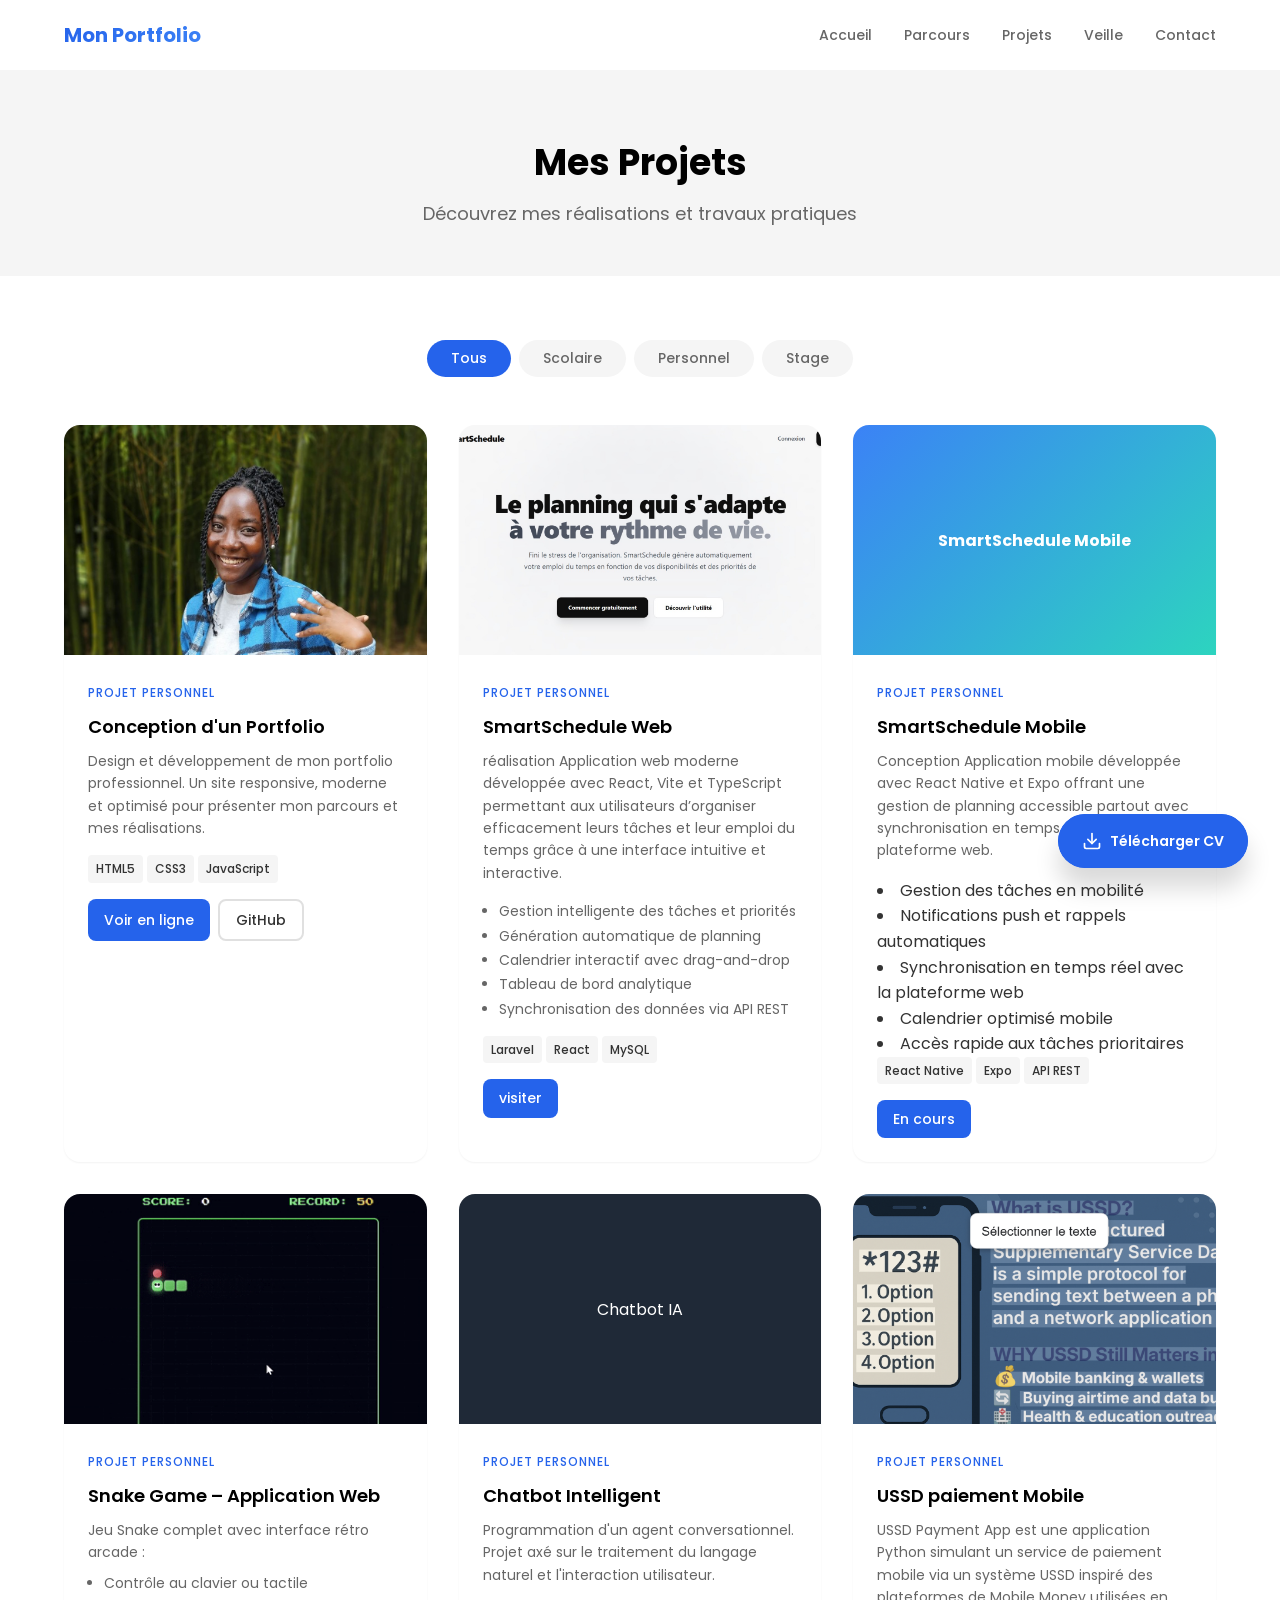
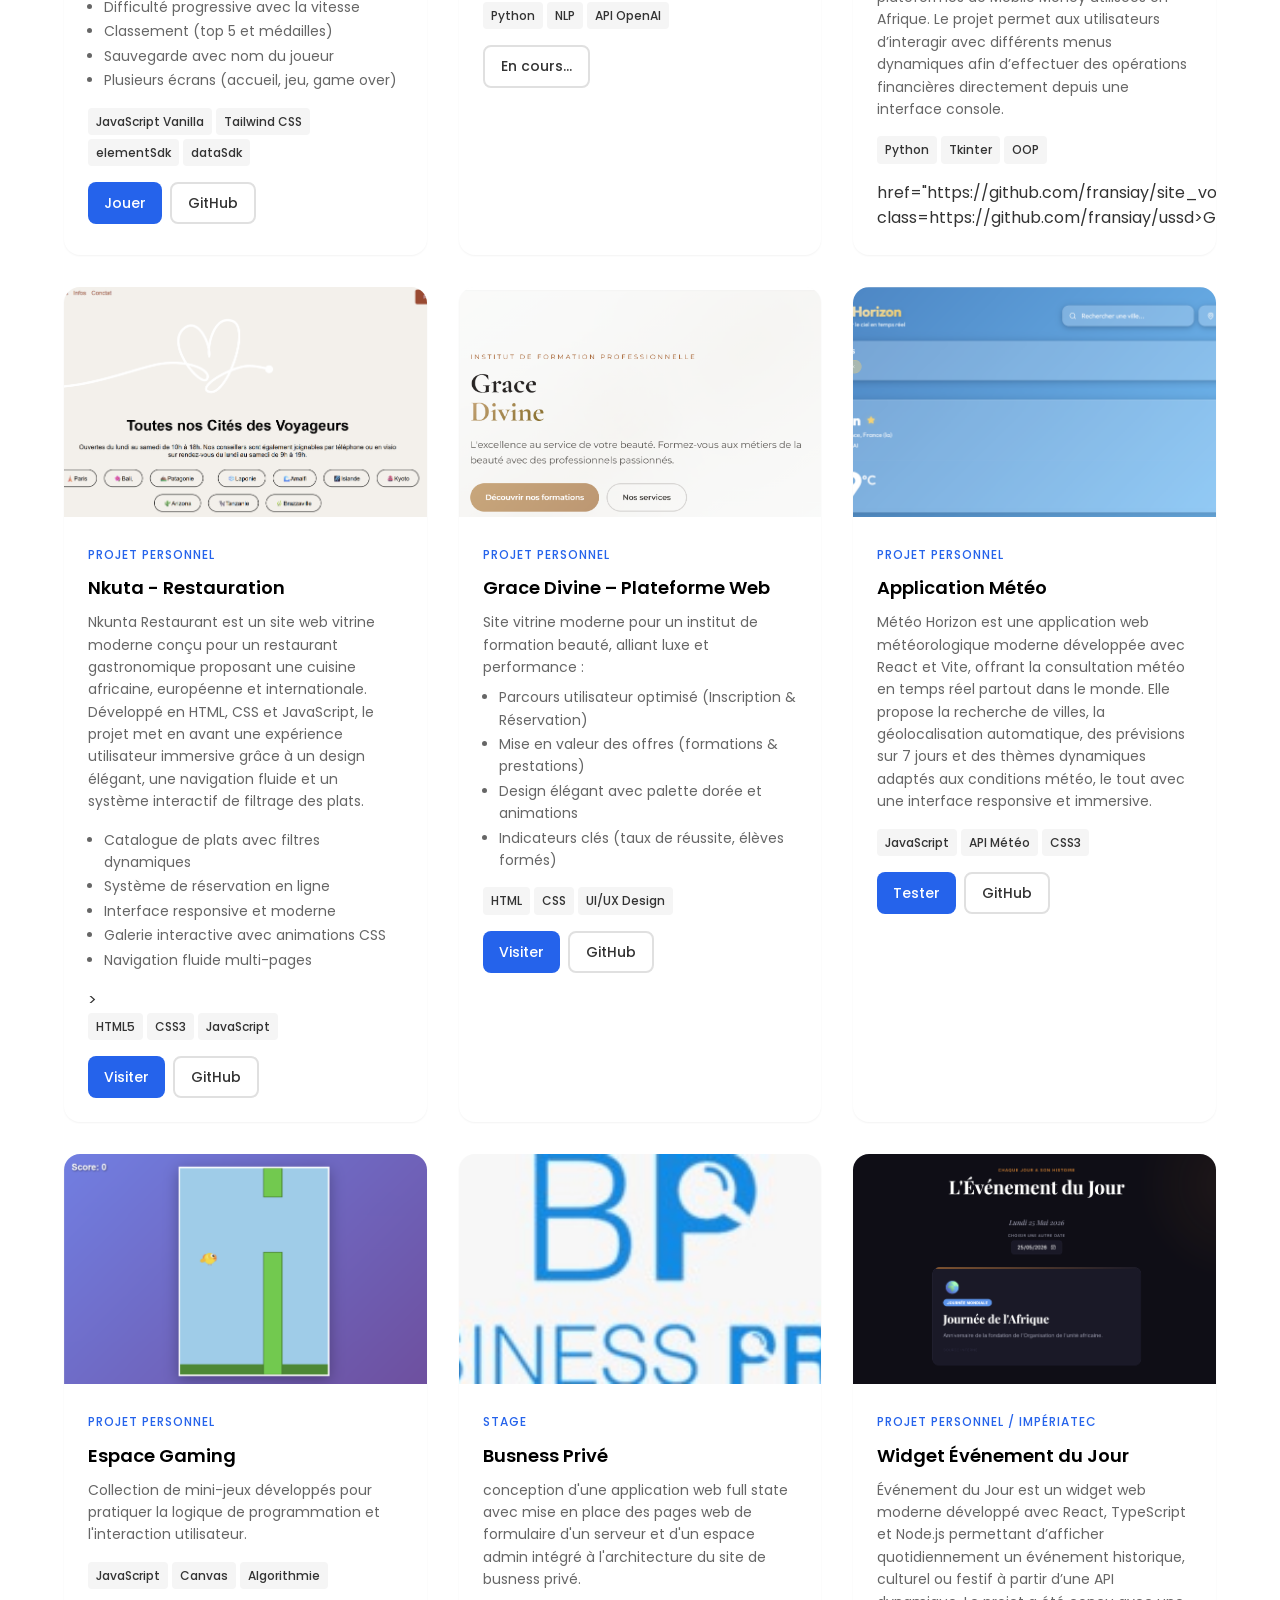
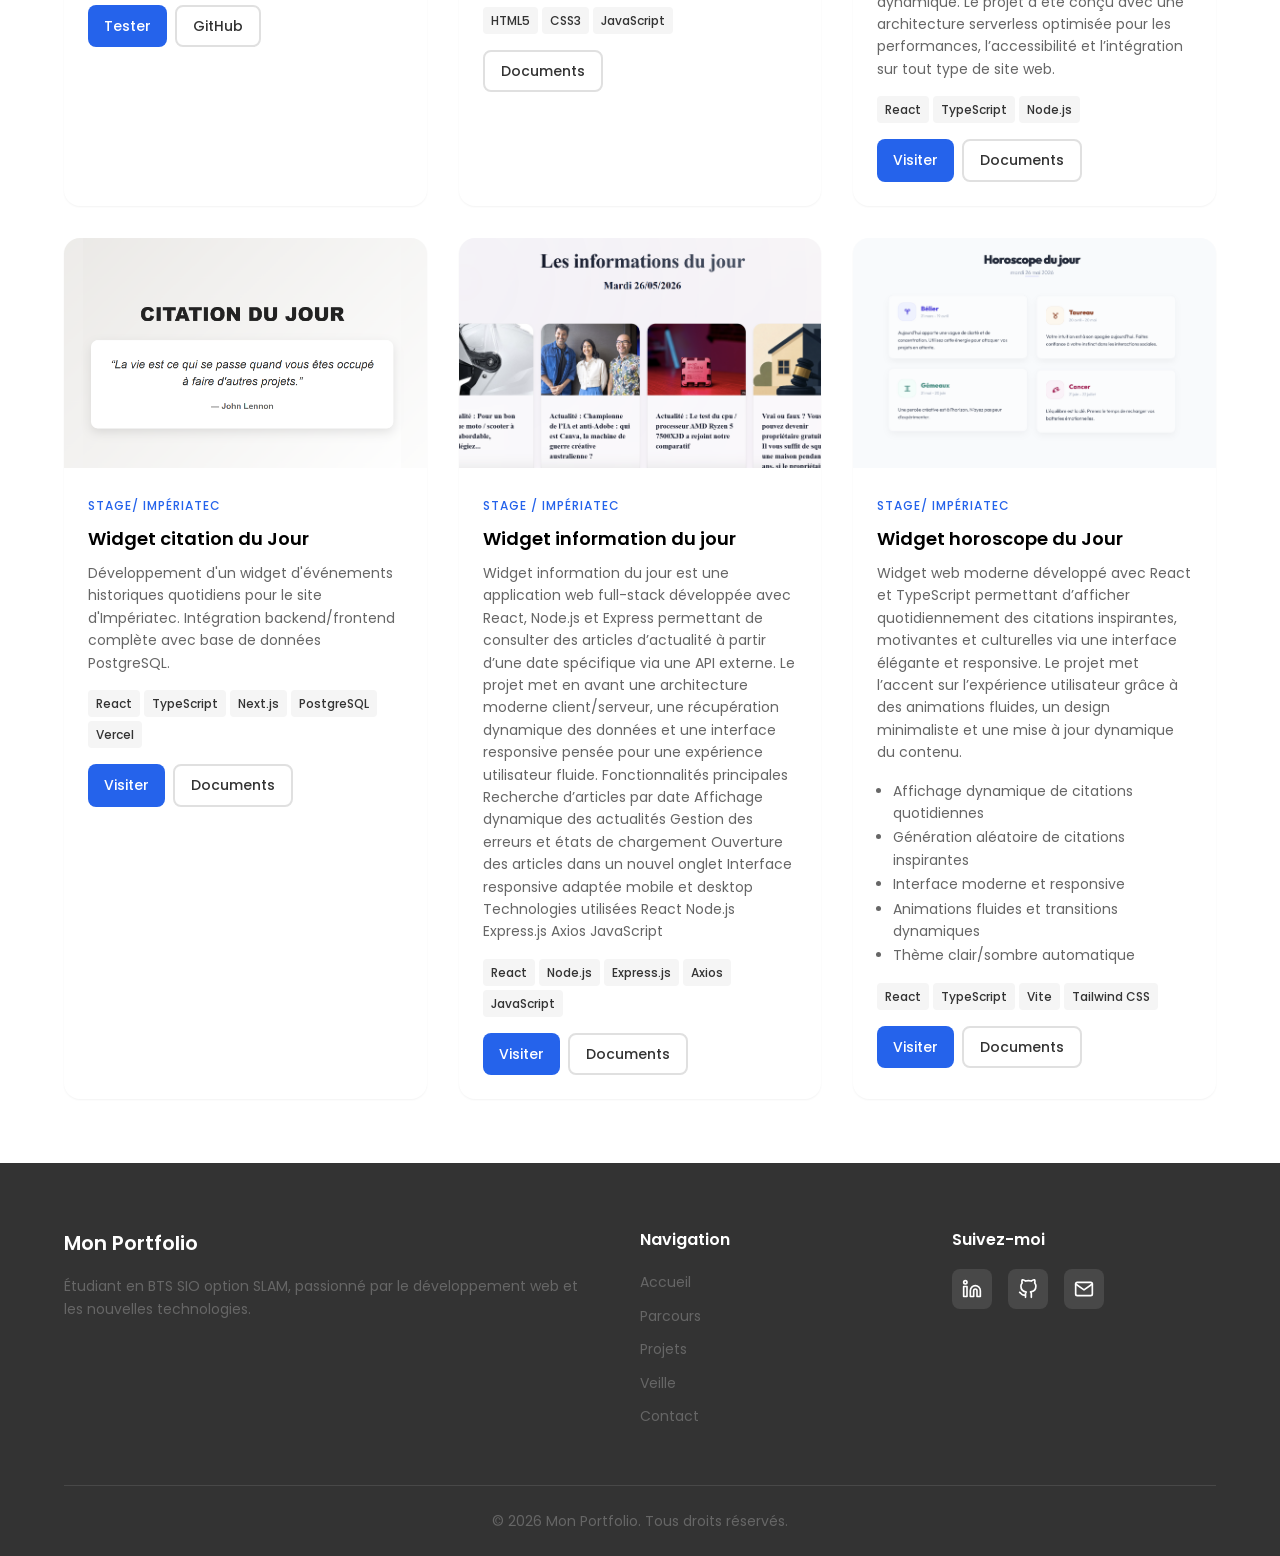
==== commit f068b9ef: "mise à jour du portfolio" ====
--- a/pages/projets.html
+++ b/pages/projets.html
@@ -117,7 +117,7 @@
                 <article class="project-card" data-category="personnel" data-animate>
                     <div class="project-image">
 
-                            <img src="../photo/smart.jpeg" alt="SmartSchedule">
+                        <img src="../photo/smart.jpeg" alt="SmartSchedule">
 
                         <div class="project-overlay">
                             <a href="https://neo-solution.fr/" class="project-link">Visiter le site</a>
@@ -146,7 +146,7 @@
 
                         </div>
                         <div class="project-buttons">
-                            <a href="#" class="btn btn-small btn-primary">En cours</a>
+                            <a href="https://neo-solution.fr/" class="btn btn-small btn-primary">visiter</a>
                         </div>
                     </div>
                 </article>
@@ -271,7 +271,7 @@
                             <span class="tech-tag">OOP</span>
                         </div>
                         <div class="project-buttons">
-                            <a href="https://fransiay.github.io/site_voyage/" <a
+                            <a href="https://fransiay.github.io/site_voyage/">
                                 href="https://github.com/fransiay/site_voyage"
                                 class=https://github.com/fransiay/ussd>GitHub</a>
                         </div>
@@ -375,8 +375,7 @@
                             <span class="tech-tag">CSS3</span>
                         </div>
                         <div class="project-buttons">
-                            <a href="https://application-m-t-o.vercel.app"
-                                class="btn btn-small btn-primary">Tester</a>
+                            <a href="https://application-m-t-o.vercel.app" class="btn btn-small btn-primary">Tester</a>
                             <a href="https://github.com/fransiay/application-m-t-o"
                                 class="btn btn-small btn-secondary">GitHub</a>
                         </div>
@@ -435,7 +434,7 @@
                             <span class="tech-tag">JavaScript</span>
                         </div>
                         <div class="project-buttons">
-                            <a href="https://github.com/fransiay/site_restaurant"
+                            <a href="https://drive.google.com/drive/folders/1ohmGhOmLo1d7wu0FbuC93Bq4CNFNieR6?usp=sharing"
                                 class="btn btn-small btn-secondary">Documents</a>
                         </div>
                     </div>
@@ -446,7 +445,7 @@
                     <div class="project-image">
                         <img src="../photo/evenent.png" alt="Widget Event du Jour">
                         <div class="project-overlay">
-                            <a href="https://project-nu-three-51.vercel.app/" class="project-link">Voir le widget</a>
+                            <a href="https://project-one-beta-10.vercel.app/" class="project-link">Voir le widget</a>
                         </div>
                     </div>
                     <div class="project-content">
@@ -514,7 +513,11 @@
                         <span class="project-category">Stage / Impériatec</span>
                         <h3 class="project-title">Widget information du jour</h3>
                         <p class="project-description">
-                            Widget information du jour est une application web full-stack développée avec React, Node.js et Express permettant de consulter des articles d’actualité à partir d’une date spécifique via une API externe. Le projet met en avant une architecture moderne client/serveur, une récupération dynamique des données et une interface responsive pensée pour une expérience utilisateur fluide.
+                            Widget information du jour est une application web full-stack développée avec React, Node.js
+                            et Express permettant de consulter des articles d’actualité à partir d’une date spécifique
+                            via une API externe. Le projet met en avant une architecture moderne client/serveur, une
+                            récupération dynamique des données et une interface responsive pensée pour une expérience
+                            utilisateur fluide.
 
                             Fonctionnalités principales
                             Recherche d’articles par date
@@ -549,8 +552,7 @@
                     <div class="project-image">
                         <img src="../photo/image copy 2.png" alt="horoscope">
                         <div class="project-overlay">
-                            <a href="https://daily-horoscope-widget-dkafpif2l-m6351694-6708s-projects.vercel.app/"
-                                class="project-link">Voir le widget</a>
+                            <a href="https://daily-horoscope-widget.vercel.app/" class="project-link">Voir le widget</a>
                         </div>
                     </div>
                     <div class="project-content">
@@ -558,8 +560,10 @@
                         <h3 class="project-title">Widget horoscope du Jour</h3>
                         <p class="project-description">
                             Widget web moderne développé avec React et TypeScript permettant d’afficher quotidiennement
-                            des citations inspirantes, motivantes et culturelles via une interface élégante et responsive.
-                            Le projet met l’accent sur l’expérience utilisateur grâce à des animations fluides, un design
+                            des citations inspirantes, motivantes et culturelles via une interface élégante et
+                            responsive.
+                            Le projet met l’accent sur l’expérience utilisateur grâce à des animations fluides, un
+                            design
                             minimaliste et une mise à jour dynamique du contenu.
                         </p>
                         <ul class="project-features">
@@ -576,7 +580,7 @@
                             <span class="tech-tag">Tailwind CSS</span>
                         </div>
                         <div class="project-buttons">
-                            <a href="https://horoscope-app-rho.vercel.app"
+                            <a href="https://daily-horoscope-widget.vercel.app/"
                                 class="btn btn-small btn-primary">Visiter</a>
                             <a href="https://drive.google.com/drive/folders/1E2iuLq7dQ641Rf2YdjZXtKUozOklC_xn?usp=sharing"
                                 class="btn btn-small btn-secondary">Documents</a>
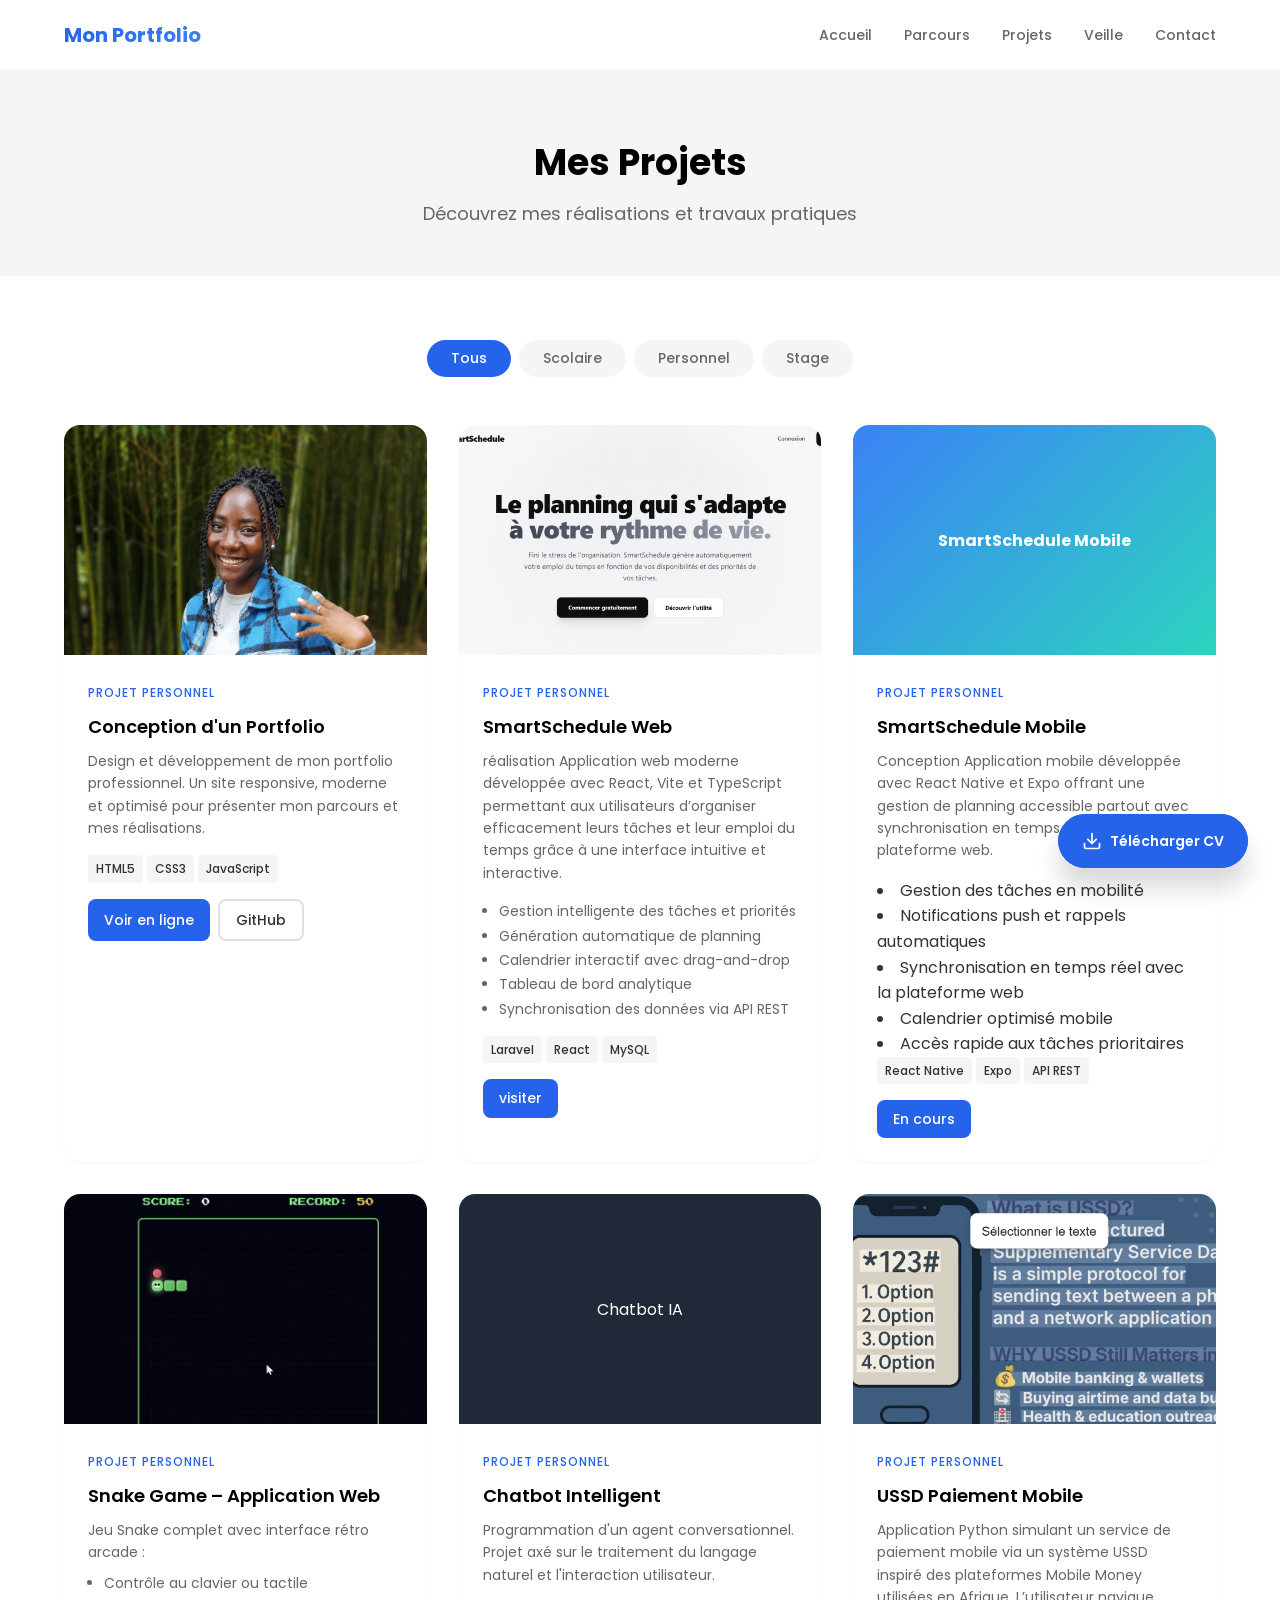
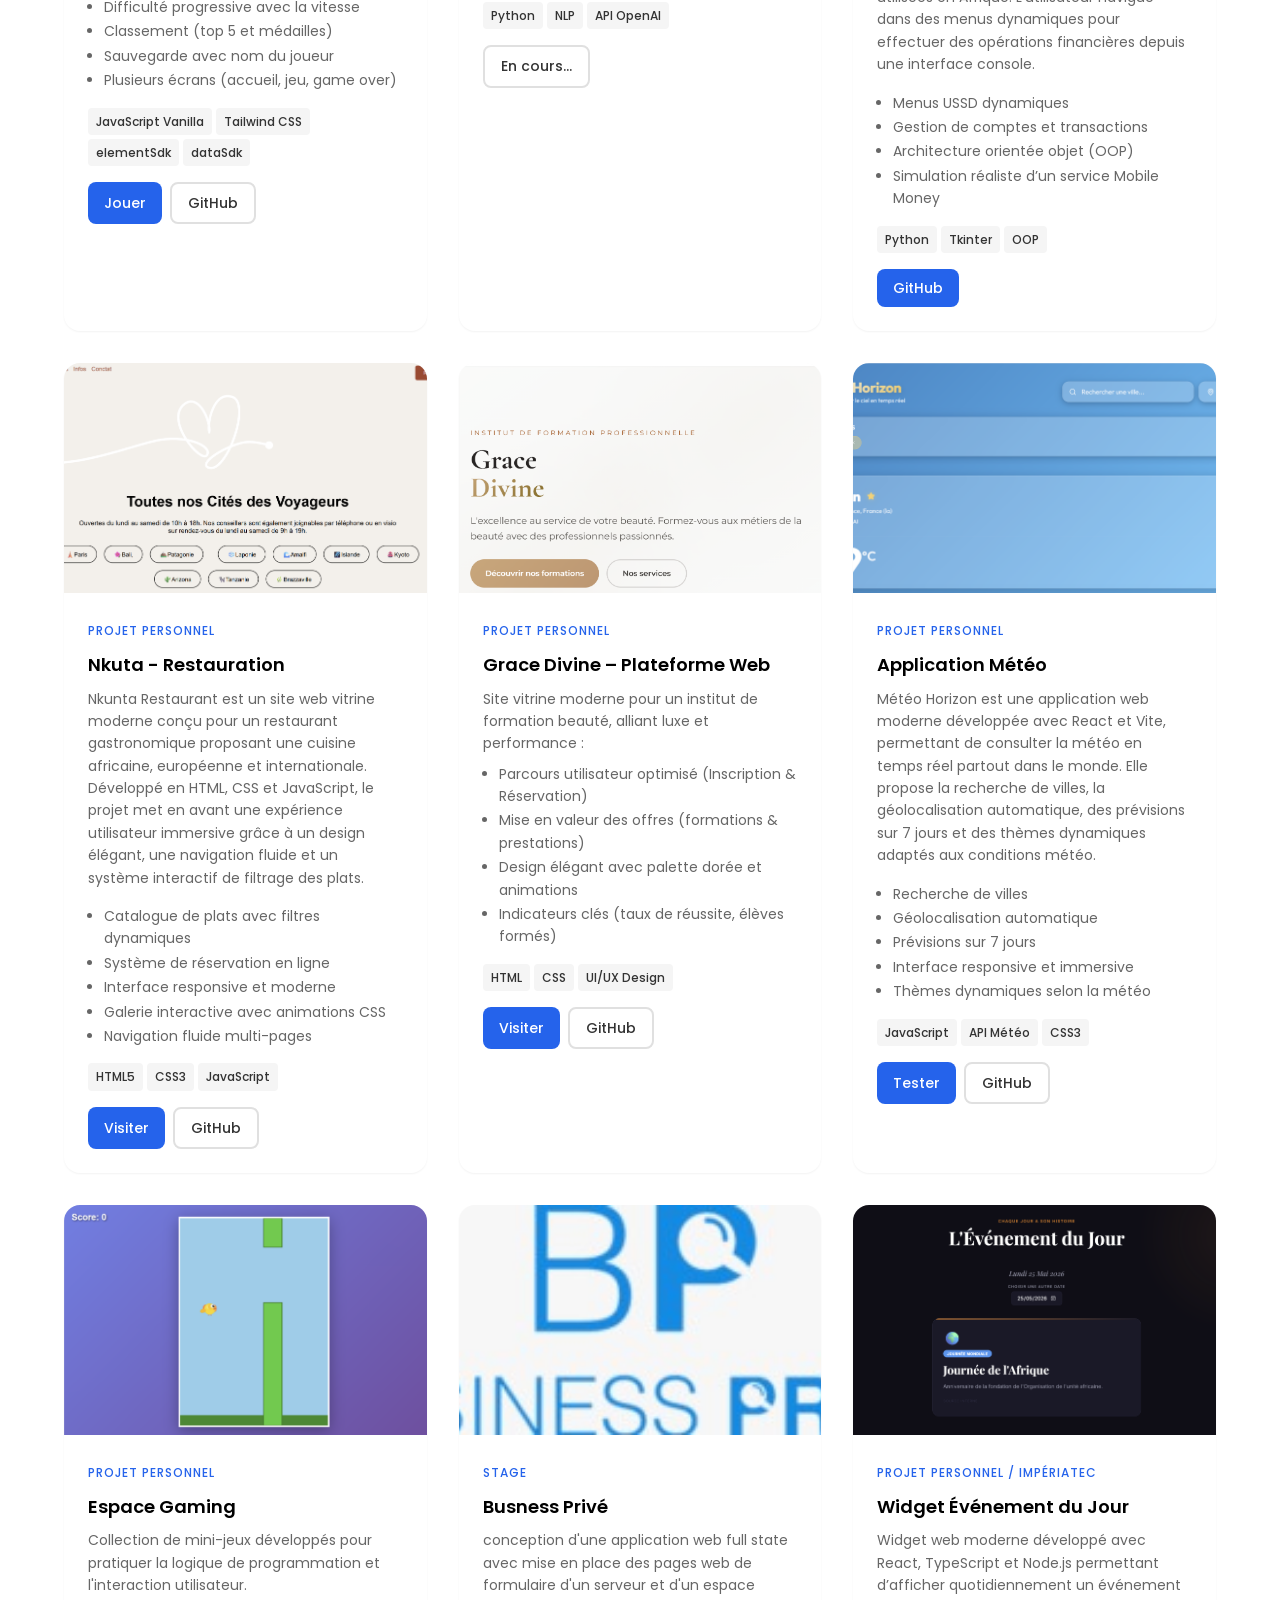
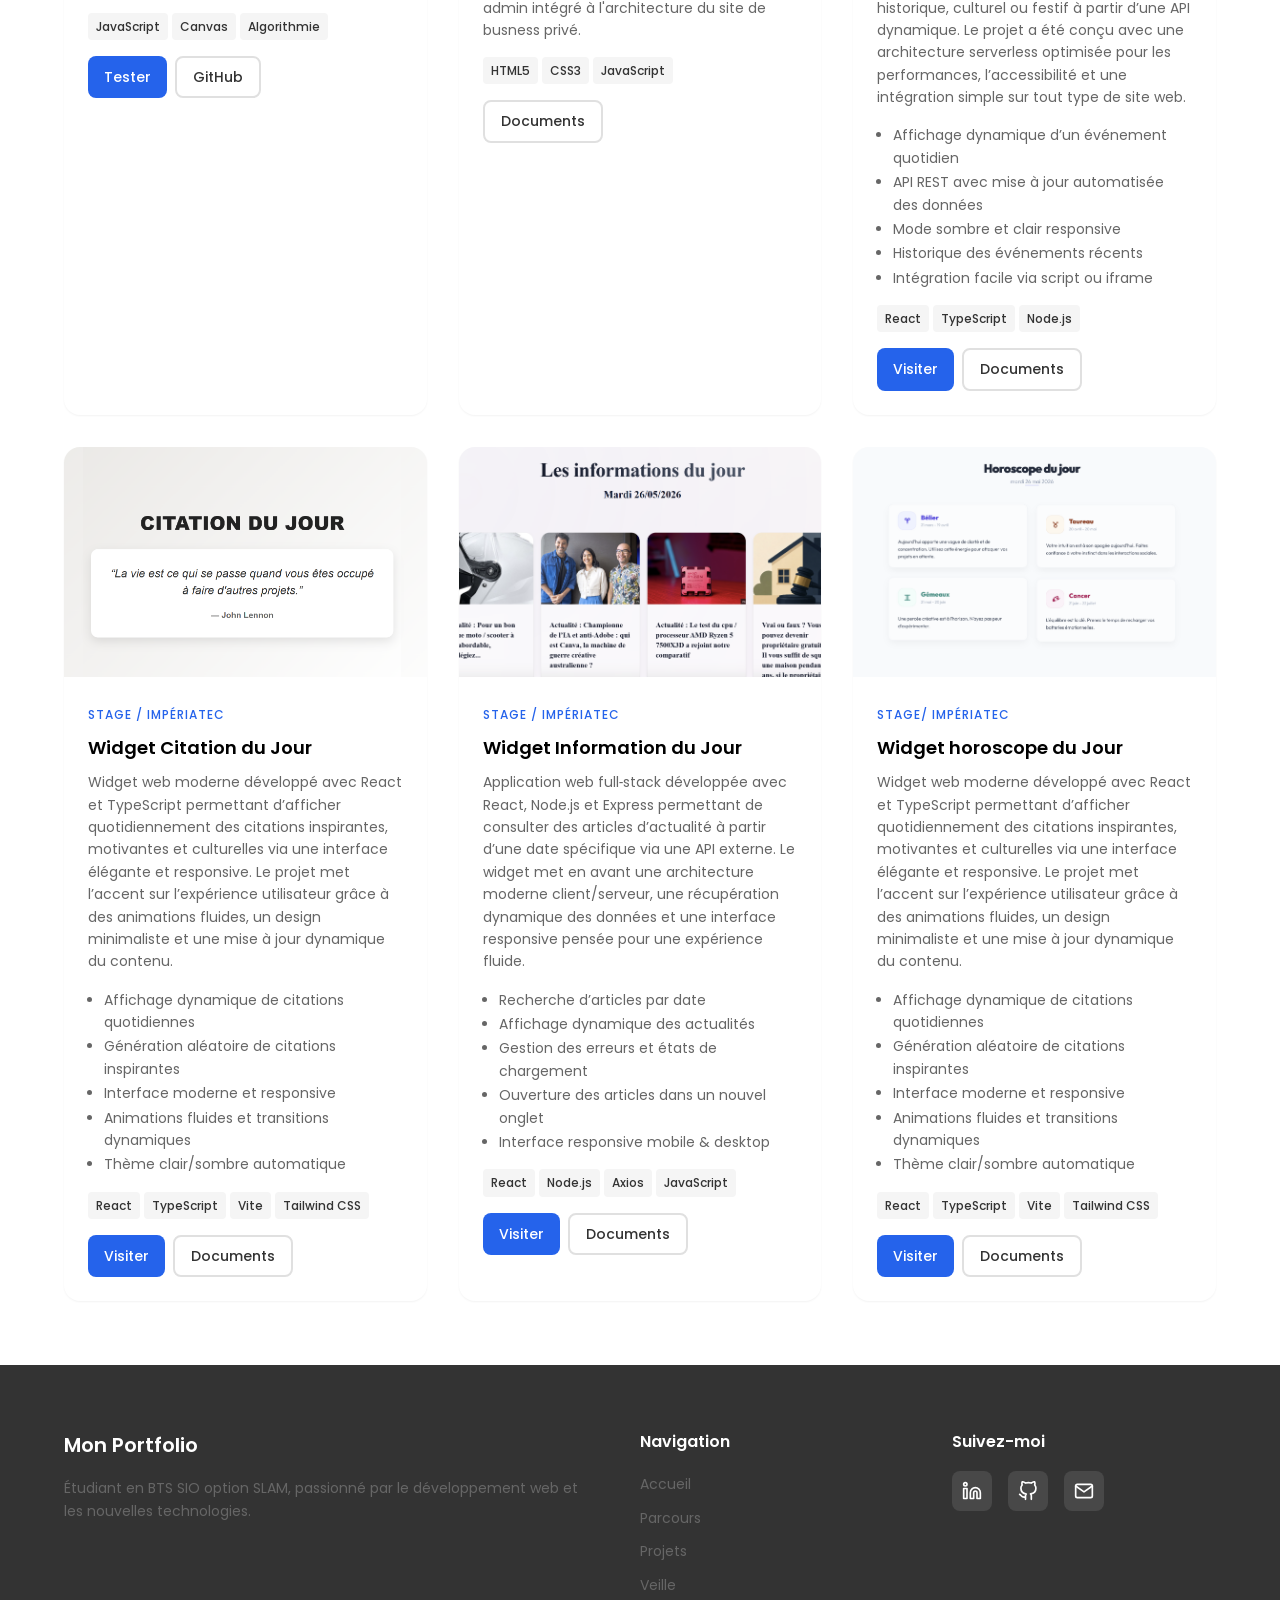
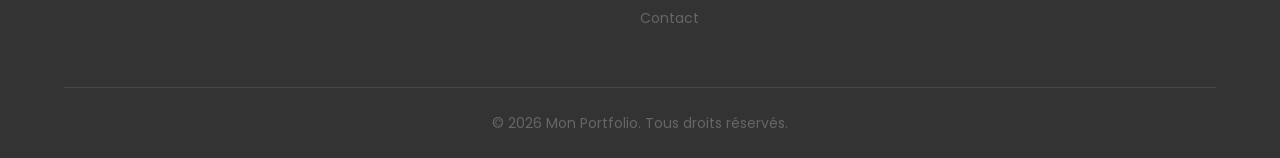
==== commit a8f4607d: "update" ====
--- a/pages/projets.html
+++ b/pages/projets.html
@@ -247,36 +247,45 @@
                 </article>
 
                 <!-- Projet 6 - Site de ussd -->
-                <article class="project-card" data-category="scolaire" data-animate>
-                    <div class="project-image">
-                        <div class="project-placeholder"
-                            style="background-image: url('../photo/ussd.png'); background-size: cover; background-position: center;">
-                        </div>
-                        <div class="project-overlay">
-                            <a href="https://fransiay.github.io/site_voyage/" class="project-link">Explorer</a>
-                        </div>
-                    </div>
-                    <div class="project-content">
-                        <span class="project-category">Projet Personnel</span>
-                        <h3 class="project-title">USSD paiement Mobile</h3>
-                        <p class="project-description">
-                            USSD Payment App est une application Python simulant un service de paiement mobile via un
-                            système USSD inspiré des plateformes de Mobile Money utilisées en Afrique. Le projet permet
-                            aux utilisateurs d’interagir avec différents menus dynamiques afin d’effectuer des
-                            opérations financières directement depuis une interface console.
-                        </p>
-                        <div class="project-tech">
-                            <span class="tech-tag">Python</span>
-                            <span class="tech-tag">Tkinter</span>
-                            <span class="tech-tag">OOP</span>
-                        </div>
-                        <div class="project-buttons">
-                            <a href="https://fransiay.github.io/site_voyage/">
-                                href="https://github.com/fransiay/site_voyage"
-                                class=https://github.com/fransiay/ussd>GitHub</a>
-                        </div>
-                    </div>
-                </article>
+    <!-- Projet 6 - USSD Payment App -->
+<article class="project-card" data-category="scolaire" data-animate>
+    <div class="project-image">
+        <img src="../photo/ussd.png" alt="USSD Payment App">
+        
+        <div class="project-overlay">
+            <a href="https://fransiay.github.io/site_voyage/" class="project-link">Explorer</a>
+        </div>
+        </div>
+
+    <div class="project-content">
+        <span class="project-category">Projet Personnel</span>
+        <h3 class="project-title">USSD Paiement Mobile</h3>
+        
+        <p class="project-description">
+            Application Python simulant un service de paiement mobile via un système USSD inspiré des plateformes
+            Mobile Money utilisées en Afrique.
+            L’utilisateur navigue dans des menus dynamiques pour effectuer des opérations financières depuis une
+            interface console.
+            </p>
+<ul class="project-features">
+    <li>Menus USSD dynamiques</li>
+    <li>Gestion de comptes et transactions</li>
+    <li>Architecture orientée objet (OOP)</li>
+    <li>Simulation réaliste d’un service Mobile Money</li>
+</ul>
+
+        <div class="project-tech">
+            <span class="tech-tag">Python</span>
+            <span class="tech-tag">Tkinter</span>
+            <span class="tech-tag">OOP</span>
+        </div>
+
+        <div class="project-buttons">
+            <a href="https://github.com/fransiay/ussd" class="btn btn-small btn-primary">GitHub</a>
+            </div>
+            </div>
+            </article>
+
 
                 <!-- Projet 7 - Restaurant -->
                 <article class="project-card" data-category="scolaire" data-animate>
@@ -300,7 +309,7 @@
                             <li>Interface responsive et moderne</li>
                             <li> Galerie interactive avec animations CSS</li>
                             <li>Navigation fluide multi-pages </li>
-                        </ul>>
+                        </ul>
                         </ul>
                         </p>
                         <div class="project-tech">
@@ -353,34 +362,45 @@
                 </article>
 
                 <!-- Projet 9 - Météo -->
-                <article class="project-card" data-category="scolaire" data-animate>
-                    <div class="project-image">
-                        <img src="../photo/image1.png" alt="Météo App">
-                        <div class="project-placeholder" style="background: linear-gradient(135deg, #fbbf24, #f59e0b);">
-                            <span style="color: white; font-weight: bold;">Météo App</span>
-                        </div>
-                    </div>
-                    <div class="project-content">
-                        <span class="project-category">Projet Personnel</span>
-                        <h3 class="project-title">Application Météo</h3>
-                        <p class="project-description">
-                            Météo Horizon est une application web météorologique moderne développée avec React et Vite,
-                            offrant la consultation météo en temps réel partout dans le monde. Elle propose la recherche
-                            de villes, la géolocalisation automatique, des prévisions sur 7 jours et des thèmes
-                            dynamiques adaptés aux conditions météo, le tout avec une interface responsive et immersive.
-                        </p>
-                        <div class="project-tech">
-                            <span class="tech-tag">JavaScript</span>
-                            <span class="tech-tag">API Météo</span>
-                            <span class="tech-tag">CSS3</span>
-                        </div>
-                        <div class="project-buttons">
-                            <a href="https://application-m-t-o.vercel.app" class="btn btn-small btn-primary">Tester</a>
-                            <a href="https://github.com/fransiay/application-m-t-o"
-                                class="btn btn-small btn-secondary">GitHub</a>
-                        </div>
-                    </div>
-                </article>
+    <article class="project-card" data-category="scolaire" data-animate>
+        <div class="project-image">
+            <img src="../photo/image1.png" alt="Météo App">
+<div class="project-overlay">
+    <a href="https://application-m-t-o.vercel.app" class="project-link">Tester</a>
+</div>
+</div>
+
+    <div class="project-content">
+        <span class="project-category">Projet Personnel</span>
+        <h3 class="project-title">Application Météo</h3>
+
+        <p class="project-description">
+            Météo Horizon est une application web moderne développée avec React et Vite, permettant de consulter la météo en temps
+            réel partout dans le monde.
+            Elle propose la recherche de villes, la géolocalisation automatique, des prévisions sur 7 jours et des thèmes dynamiques
+            adaptés aux conditions météo.
+            </p>
+<ul class="project-features">
+    <li>Recherche de villes</li>
+    <li>Géolocalisation automatique</li>
+    <li>Prévisions sur 7 jours</li>
+    <li>Interface responsive et immersive</li>
+    <li>Thèmes dynamiques selon la météo</li>
+</ul>
+
+        <div class="project-tech">
+            <span class="tech-tag">JavaScript</span>
+            <span class="tech-tag">API Météo</span>
+            <span class="tech-tag">CSS3</span>
+        </div>
+
+        <div class="project-buttons">
+            <a href="https://application-m-t-o.vercel.app" class="btn btn-small btn-primary">Tester</a>
+            <a href="https://github.com/fransiay/application-m-t-o" class="btn btn-small btn-secondary">GitHub</a>
+            </div>
+            </div>
+            </article>
+
                 <!-- Projet 10 - Jeux Divers -->
                 <article class="project-card" data-category="personnel" data-animate>
                     <div class="project-image">
@@ -412,7 +432,7 @@
                 </article>
 
                 <!-- Projet 11 - Busness privé -->
-                <article class="project-card" data-category="scolaire" data-animate>
+                <article class="project-card" data-category="stage" data-animate>
                     <div class="project-image">
                         <img src="../photo/WhatsApp Image 2026-05-25 at 12.07.37.jpeg" alt="busness privé">
                         <div class="project-overlay">
@@ -441,112 +461,133 @@
                 </article>
 
                 <!-- Projet 12 - Widget Impériatec -->
-                <article class="project-card" data-category="stage" data-animate>
-                    <div class="project-image">
-                        <img src="../photo/evenent.png" alt="Widget Event du Jour">
-                        <div class="project-overlay">
-                            <a href="https://project-one-beta-10.vercel.app/" class="project-link">Voir le widget</a>
-                        </div>
-                    </div>
-                    <div class="project-content">
-                        <span class="project-category">Projet Personnel / Impériatec</span>
-                        <h3 class="project-title">Widget Événement du Jour</h3>
-                        <p class="project-description">
-                            Événement du Jour est un widget web moderne développé avec React, TypeScript et Node.js
-                            permettant d’afficher quotidiennement un événement historique, culturel ou festif à partir
-                            d’une API dynamique. Le projet a été conçu avec une architecture serverless optimisée pour
-                            les performances, l’accessibilité et l’intégration sur tout type de site web.
-                        </p>
-                        <div class="project-tech">
-                            <span class="tech-tag">React</span>
-                            <span class="tech-tag">TypeScript</span>
-                            <span class="tech-tag">Node.js</span>
-                        </div>
-                        <div class="project-buttons">
-                            <a href="https://project-one-beta-10.vercel.app/"
-                                class="btn btn-small btn-primary">Visiter</a>
-                            <a href="https://drive.google.com/drive/folders/1E2iuLq7dQ641Rf2YdjZXtKUozOklC_xn?usp=sharing"
-                                class="btn btn-small btn-secondary">Documents</a>
-                        </div>
-                    </div>
-                </article>
+            <article class="project-card" data-category="stage" data-animate>
+                <div class="project-image">
+        <img src="../photo/evenent.png" alt="Widget Événement du Jour">
+        <div class="project-overlay">
+            <a href="https://project-one-beta-10.vercel.app/" class="project-link">Voir le widget</a>
+        </div>
+        </div>
+
+    <div class="project-content">
+        <span class="project-category">Projet Personnel / Impériatec</span>
+        <h3 class="project-title">Widget Événement du Jour</h3>
+
+        <p class="project-description">
+            Widget web moderne développé avec React, TypeScript et Node.js permettant d’afficher quotidiennement
+            un événement historique, culturel ou festif à partir d’une API dynamique.
+            Le projet a été conçu avec une architecture serverless optimisée pour les performances,
+            l’accessibilité et une intégration simple sur tout type de site web.
+            </p>
+<ul class="project-features">
+    <li>Affichage dynamique d’un événement quotidien</li>
+    <li>API REST avec mise à jour automatisée des données</li>
+    <li>Mode sombre et clair responsive</li>
+    <li>Historique des événements récents</li>
+    <li>Intégration facile via script ou iframe</li>
+</ul>
+
+        <div class="project-tech">
+            <span class="tech-tag">React</span>
+            <span class="tech-tag">TypeScript</span>
+            <span class="tech-tag">Node.js</span>
+        </div>
+
+        <div class="project-buttons">
+            <a href="https://project-one-beta-10.vercel.app/" class="btn btn-small btn-primary">Visiter</a>
+            <a href="https://drive.google.com/drive/folders/1E2iuLq7dQ641Rf2YdjZXtKUozOklC_xn?usp=sharing"
+                class="btn btn-small btn-secondary">Documents</a>
+            </div>
+            </div>
+            </article>
+
                 <!-- widget citation  -->
 
-                <article class="project-card" data-category="stage" data-animate>
-                    <div class="project-image">
-                        <img src="../photo/citation.png" alt="Widget citation">
-                        <div class="project-overlay">
-                            <a href="https://mon-projet-umber.vercel.app/" class="project-link">Voir le widget</a>
-                        </div>
-                    </div>
-                    <div class="project-content">
-                        <span class="project-category">Stage/ Impériatec</span>
-                        <h3 class="project-title">Widget citation du Jour</h3>
-                        <p class="project-description">
-                            Développement d'un widget d'événements historiques quotidiens pour le site d'Impériatec.
-                            Intégration backend/frontend complète avec base de données PostgreSQL.
-                        </p>
-                        <div class="project-tech">
-                            <span class="tech-tag">React</span>
-                            <span class="tech-tag">TypeScript</span>
-                            <span class="tech-tag">Next.js</span>
-                            <span class="tech-tag">PostgreSQL</span>
-                            <span class="tech-tag">Vercel</span>
-                        </div>
-                        <div class="project-buttons">
-                            <a href="https://mon-projet-umber.vercel.app/" class="btn btn-small btn-primary">Visiter</a>
-                            <a href="https://drive.google.com/drive/folders/18CRBCrN6WChasCMjNyNlsbmpUI_7PLhv?usp=sharing"
-                                class="btn btn-small btn-secondary">Documents</a>
-                        </div>
-                    </div>
-                </article>
+            <article class="project-card" data-category="stage" data-animate>
+                <div class="project-image">
+        <img src="../photo/citation.png" alt="Widget Citation du Jour">
+        <div class="project-overlay">
+            <a href="https://mon-projet-umber.vercel.app/" class="project-link">Voir le widget</a>
+        </div>
+        </div>
+
+    <div class="project-content">
+        <span class="project-category">Stage / Impériatec</span>
+        <h3 class="project-title">Widget Citation du Jour</h3>
+        
+        <p class="project-description">
+            Widget web moderne développé avec React et TypeScript permettant d’afficher quotidiennement
+            des citations inspirantes, motivantes et culturelles via une interface élégante et responsive.
+            Le projet met l’accent sur l’expérience utilisateur grâce à des animations fluides, un design
+            minimaliste et une mise à jour dynamique du contenu.
+            </p>
+<ul class="project-features">
+    <li>Affichage dynamique de citations quotidiennes</li>
+    <li>Génération aléatoire de citations inspirantes</li>
+    <li>Interface moderne et responsive</li>
+    <li>Animations fluides et transitions dynamiques</li>
+    <li>Thème clair/sombre automatique</li>
+</ul>
+
+        <div class="project-tech">
+            <span class="tech-tag">React</span>
+            <span class="tech-tag">TypeScript</span>
+            <span class="tech-tag">Vite</span>
+            <span class="tech-tag">Tailwind CSS</span>
+            </div>
+
+        <div class="project-buttons">
+            <a href="https://mon-projet-umber.vercel.app/" class="btn btn-small btn-primary">Visiter</a>
+            <a href="https://drive.google.com/drive/folders/18CRBCrN6WChasCMjNyNlsbmpUI_7PLhv?usp=sharing"
+                class="btn btn-small btn-secondary">Documents</a>
+        </div>
+        </div>
+        </article>
+
 
                 <!-- information -->
-                <article class="project-card" data-category="stage" data-animate>
-                    <div class="project-image">
-                        <img src="../photo/image copy.png" alt="Widget USSD Paiement Mobile">
-                        <div class="project-overlay">
-                            <a href="https://apitube-date.vercel.app/" class="project-link">Voir le widget</a>
-                        </div>
-                    </div>
-                    <div class="project-content">
-                        <span class="project-category">Stage / Impériatec</span>
-                        <h3 class="project-title">Widget information du jour</h3>
-                        <p class="project-description">
-                            Widget information du jour est une application web full-stack développée avec React, Node.js
-                            et Express permettant de consulter des articles d’actualité à partir d’une date spécifique
-                            via une API externe. Le projet met en avant une architecture moderne client/serveur, une
-                            récupération dynamique des données et une interface responsive pensée pour une expérience
-                            utilisateur fluide.
-
-                            Fonctionnalités principales
-                            Recherche d’articles par date
-                            Affichage dynamique des actualités
-                            Gestion des erreurs et états de chargement
-                            Ouverture des articles dans un nouvel onglet
-                            Interface responsive adaptée mobile et desktop
-
-                            Technologies utilisées
-                            React
-                            Node.js
-                            Express.js
-                            Axios
-                            JavaScript
-                        </p>
-                        <div class="project-tech">
-                            <span class="tech-tag">React</span>
-                            <span class="tech-tag">Node.js</span>
-                            <span class="tech-tag">Express.js</span>
-                            <span class="tech-tag">Axios</span>
-                            <span class="tech-tag">JavaScript</span>
-                        </div>
-                        <div class="project-buttons">
-                            <a href="https://apitube-date.vercel.app/" class="btn btn-small btn-primary">Visiter</a>
-                            <a href="https://drive.google.com/drive/u/0/folders/18AIXgohWQRfpLIlRVWo3bXkv7jjnNg0T?hl=fr"
-                                class="btn btn-small btn-secondary">Documents</a>
-                        </div>
-                    </div>
-                </article>
+        <article class="project-card" data-category="stage" data-animate>
+            <div class="project-image">
+        <img src="../photo/image copy.png" alt="Widget Information du Jour">
+        <div class="project-overlay">
+            <a href="https://apitube-date.vercel.app/" class="project-link">Voir le widget</a>
+        </div>
+        </div>
+
+    <div class="project-content">
+        <span class="project-category">Stage / Impériatec</span>
+        <h3 class="project-title">Widget Information du Jour</h3>
+        
+        <p class="project-description">
+            Application web full‑stack développée avec React, Node.js et Express permettant de consulter des articles
+            d’actualité à partir d’une date spécifique via une API externe.
+            Le widget met en avant une architecture moderne client/serveur, une récupération dynamique des données
+            et une interface responsive pensée pour une expérience fluide.
+            </p>
+
+        <ul class="project-features">
+            <li>Recherche d’articles par date</li>
+            <li>Affichage dynamique des actualités</li>
+            <li>Gestion des erreurs et états de chargement</li>
+            <li>Ouverture des articles dans un nouvel onglet</li>
+            <li>Interface responsive mobile & desktop</li>
+        </ul>
+
+        <div class="project-tech">
+            <span class="tech-tag">React</span>
+            <span class="tech-tag">Node.js</span>
+            <span class="tech-tag">Axios</span>
+            <span class="tech-tag">JavaScript</span>
+            </div>
+
+        <div class="project-buttons">
+            <a href="https://apitube-date.vercel.app/" class="btn btn-small btn-primary">Visiter</a>
+            <a href="https://drive.google.com/drive/u/0/folders/18AIXgohWQRfpLIlRVWo3bXkv7jjnNg0T?hl=fr"
+                class="btn btn-small btn-secondary">Documents</a>
+        </div>
+        </div>
+        </article>
+
                 <!-- horoscope -->
                 <article class="project-card" data-category="stage" data-animate>
                     <div class="project-image">
